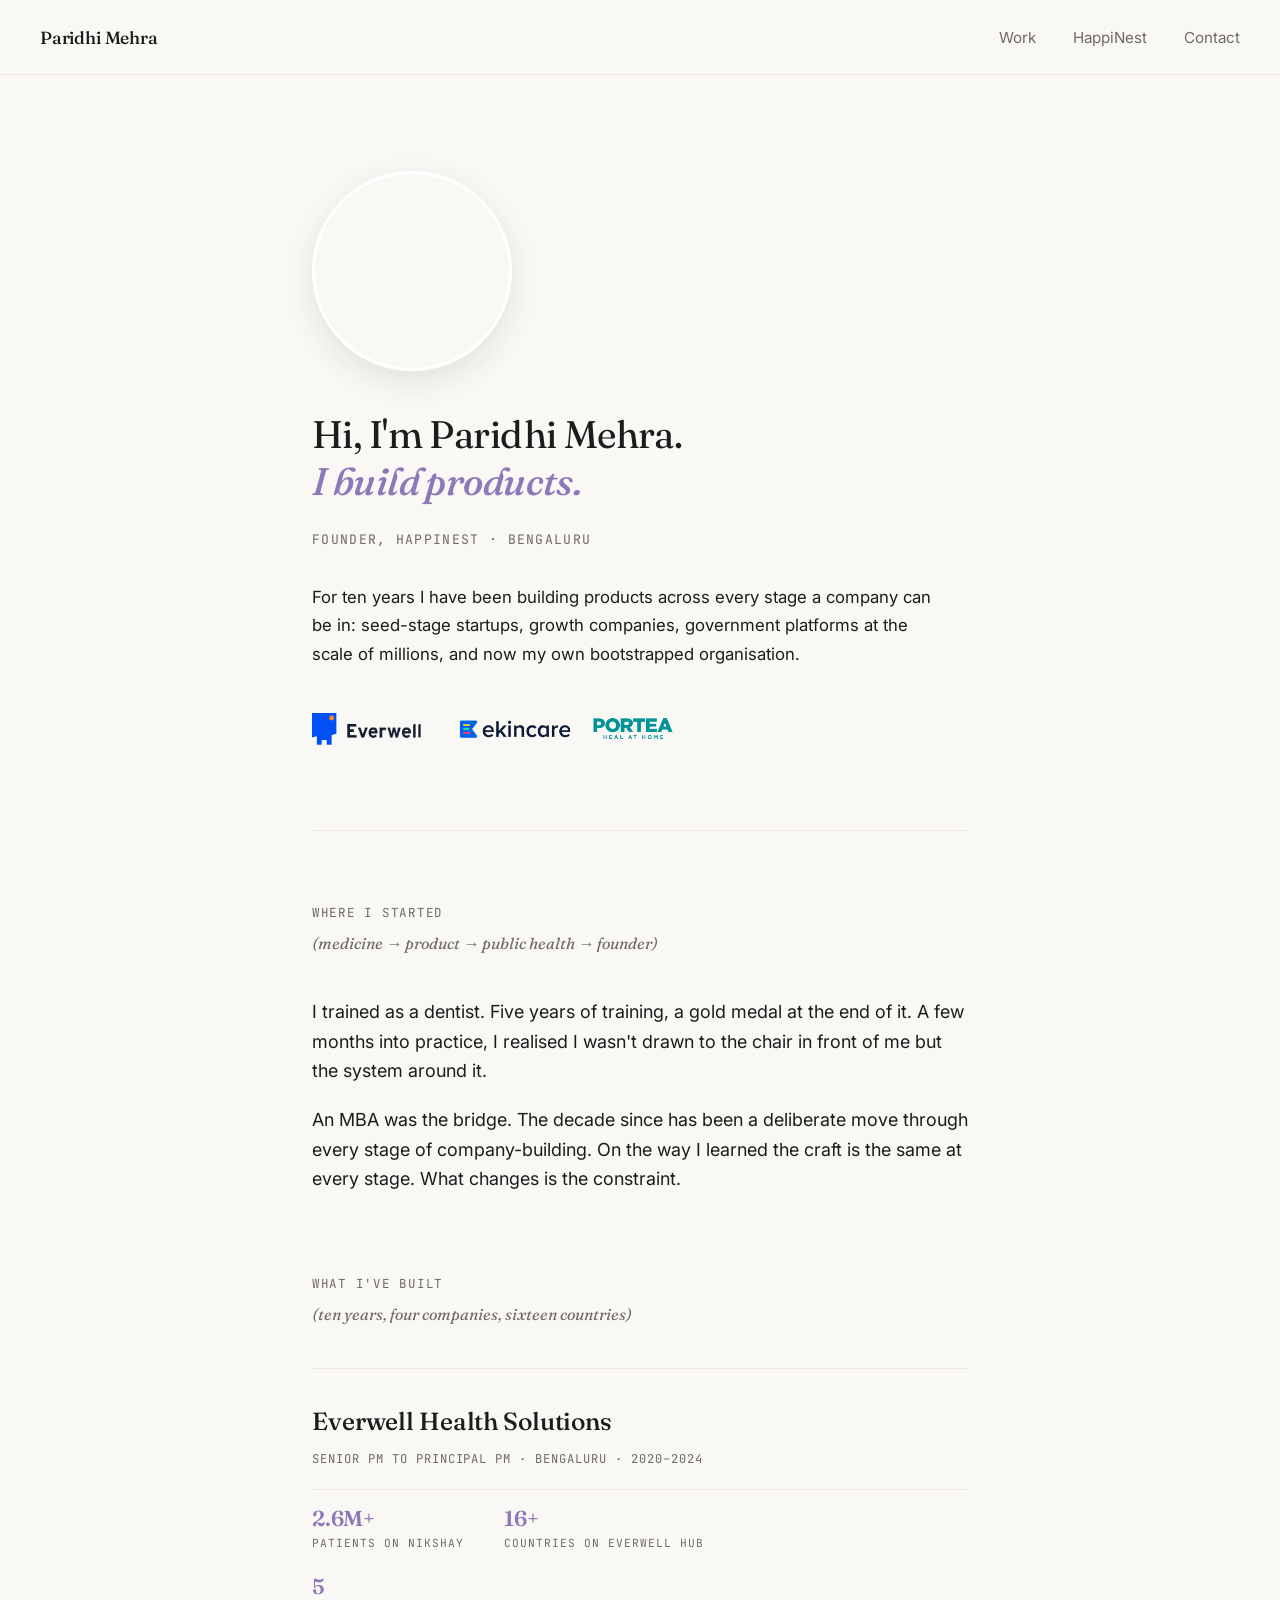
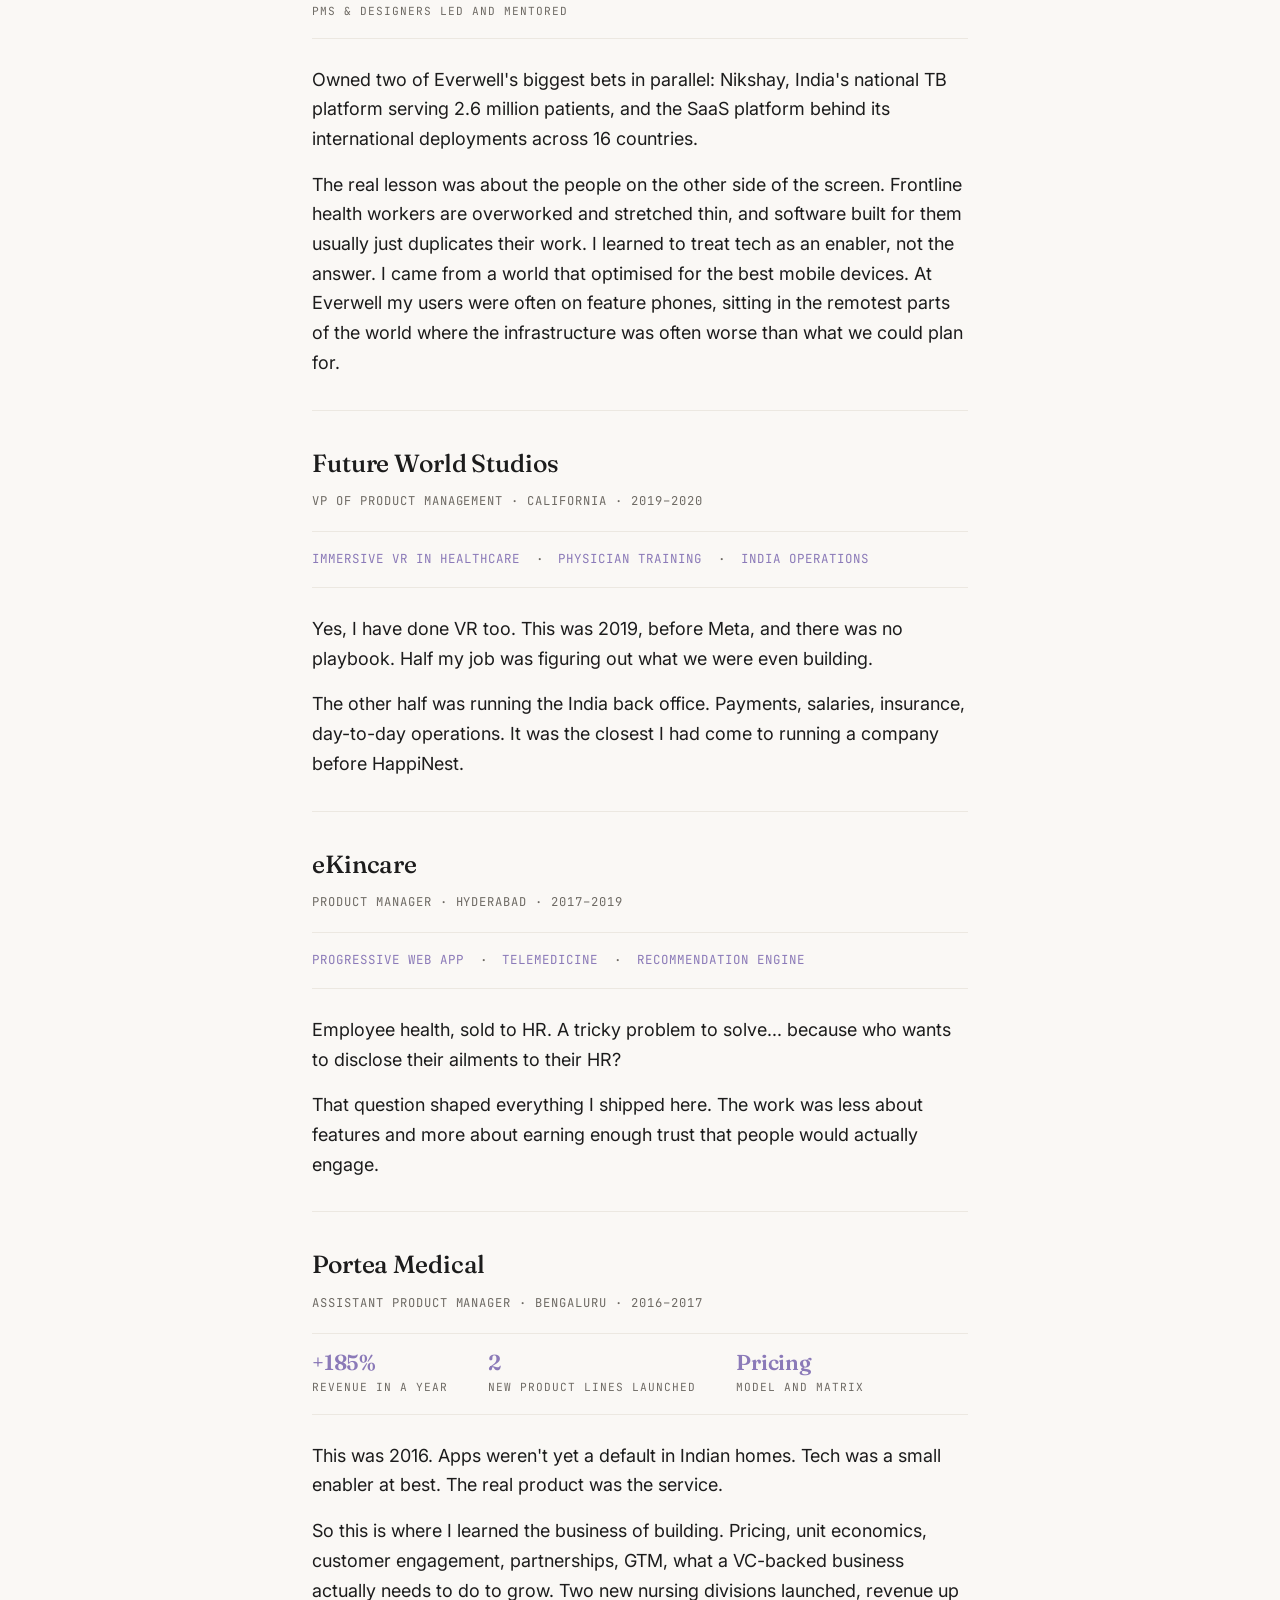
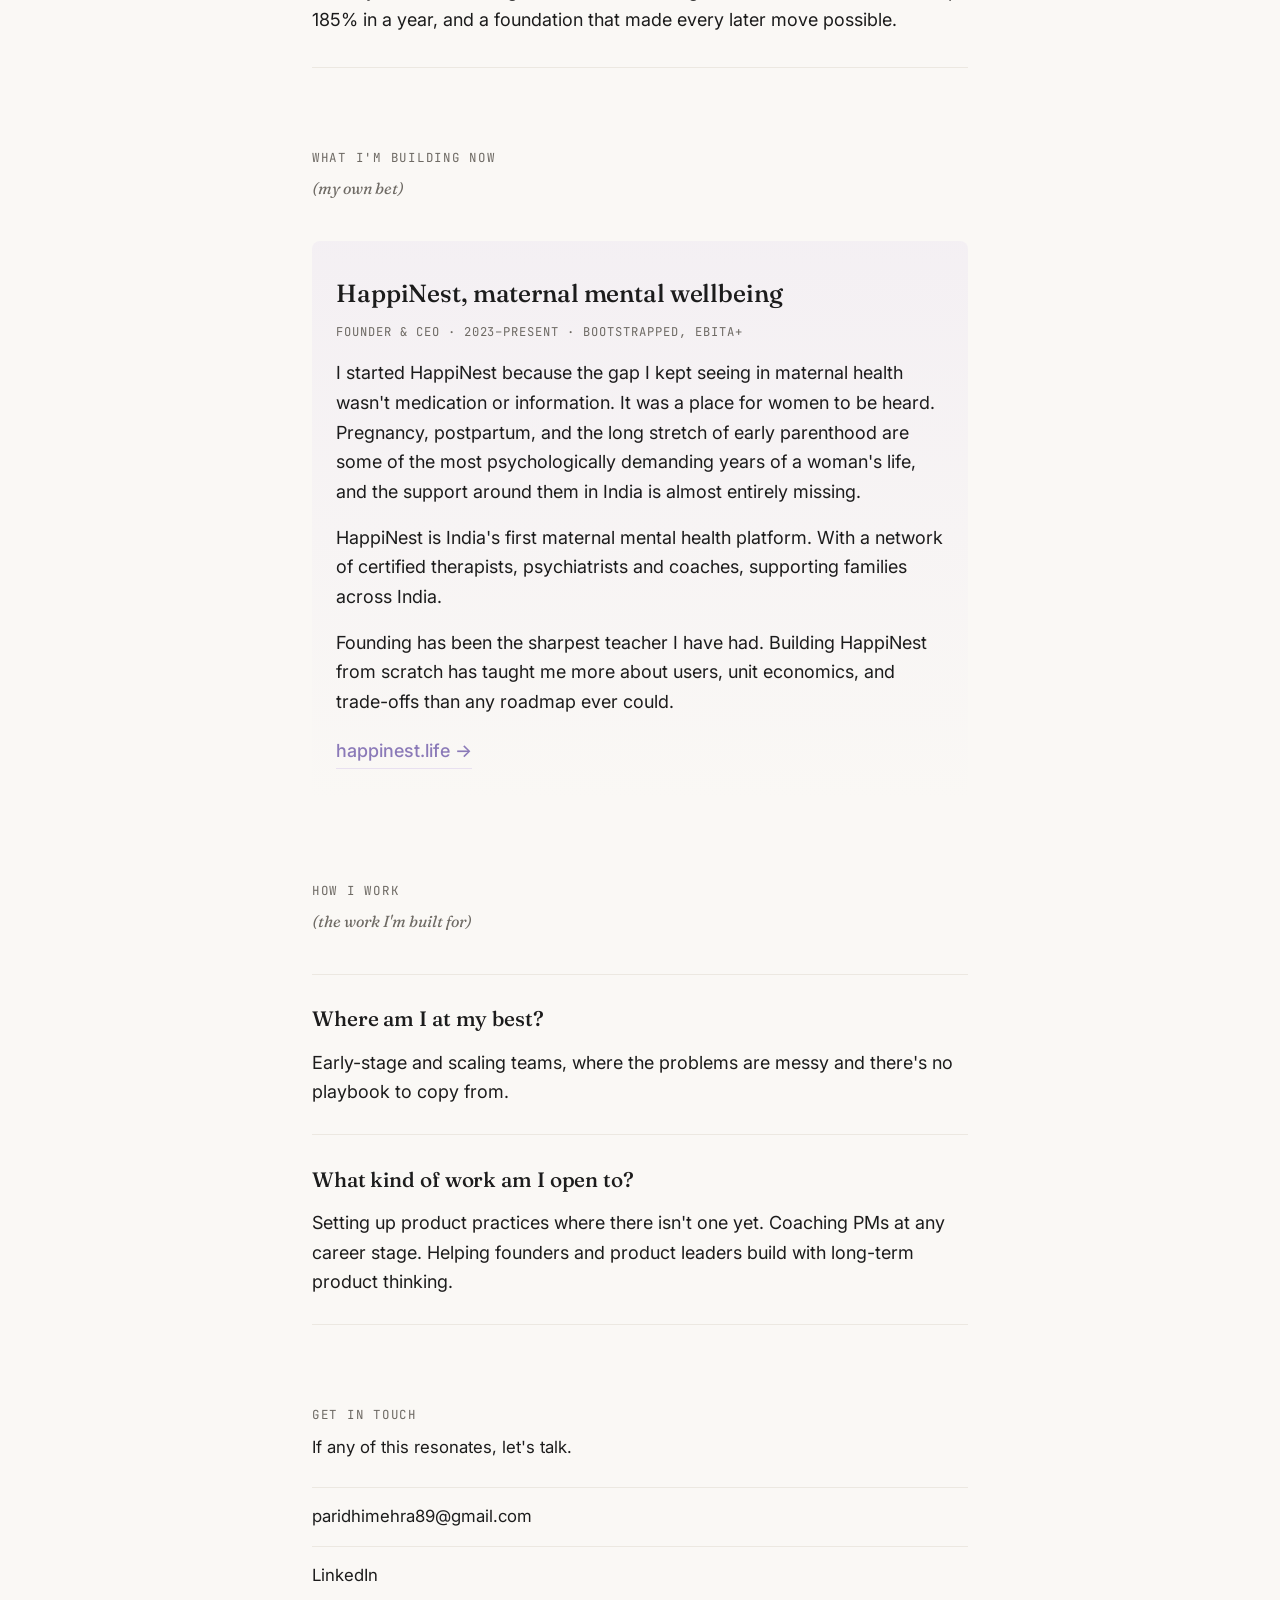
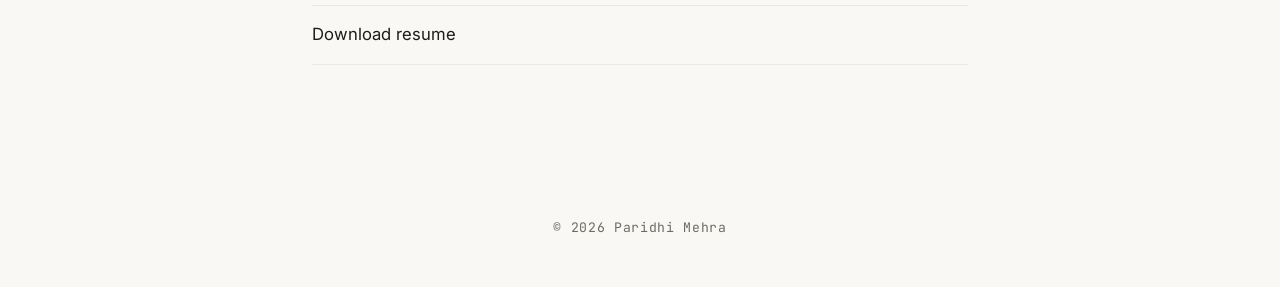
==== index.html @ 69325375 "Add files via upload First Version of Site" ====
<!DOCTYPE html>
<html lang="en">
<head>
  <meta charset="UTF-8" />
  <meta name="viewport" content="width=device-width, initial-scale=1.0" />

  <!-- Primary meta tags -->
  <title>Paridhi Mehra — Product Leader & Founder, HappiNest</title>
  <meta name="description" content="Product leader. Ten years building healthcare products across every stage — from seed-stage startups to government platforms serving millions. Founder of HappiNest, India's first maternal mental health platform." />
  <meta name="author" content="Paridhi Mehra" />

  <!-- Open Graph (LinkedIn / WhatsApp / Facebook preview) -->
  <meta property="og:type" content="profile" />
  <meta property="og:title" content="Paridhi Mehra — Product Leader & Founder, HappiNest" />
  <meta property="og:description" content="Product leader. Ten years building healthcare products across every stage. Founder of HappiNest, India's first maternal mental health platform." />
  <meta property="og:image" content="headshot.jpg" />
  <meta property="og:image:alt" content="Paridhi Mehra" />
  <!-- TODO: replace this with your live URL after deploying (e.g. https://paridhi.life) -->
  <meta property="og:url" content="https://paridhi.life" />

  <!-- Twitter / X -->
  <meta name="twitter:card" content="summary_large_image" />
  <meta name="twitter:title" content="Paridhi Mehra — Product Leader & Founder, HappiNest" />
  <meta name="twitter:description" content="Product leader. Ten years building healthcare products across every stage. Founder of HappiNest, India's first maternal mental health platform." />
  <meta name="twitter:image" content="headshot.jpg" />

  <!-- Favicon (lavender square with serif P) -->
  <link rel="icon" type="image/svg+xml" href="data:image/svg+xml,%3Csvg xmlns='http://www.w3.org/2000/svg' viewBox='0 0 100 100'%3E%3Crect width='100' height='100' rx='18' fill='%238b7ab8'/%3E%3Ctext x='50' y='70' font-family='Georgia, serif' font-size='62' font-weight='600' text-anchor='middle' fill='white'%3EP%3C/text%3E%3C/svg%3E" />

  <!-- Fonts -->
  <link rel="preconnect" href="https://fonts.googleapis.com">
  <link rel="preconnect" href="https://fonts.gstatic.com" crossorigin>
  <link href="https://fonts.googleapis.com/css2?family=Fraunces:ital,wght@0,400;0,500;0,600;1,400&family=Inter:wght@400;500;600&family=JetBrains+Mono:wght@500&display=swap" rel="stylesheet">

  <link rel="stylesheet" href="style.css" />

  <!-- Schema.org structured data — tells Google this is a Person -->
  <script type="application/ld+json">
  {
    "@context": "https://schema.org",
    "@type": "Person",
    "name": "Paridhi Mehra",
    "jobTitle": "Founder & CEO, HappiNest",
    "image": "headshot.jpg",
    "email": "paridhimehra89@gmail.com",
    "address": {
      "@type": "PostalAddress",
      "addressLocality": "Bengaluru",
      "addressCountry": "India"
    },
    "worksFor": {
      "@type": "Organization",
      "name": "HappiNest",
      "url": "https://www.happinest.life/"
    },
    "alumniOf": [
      {
        "@type": "CollegeOrUniversity",
        "name": "IIHMR University, Jaipur"
      },
      {
        "@type": "CollegeOrUniversity",
        "name": "Saraswati Dental College, Lucknow"
      }
    ],
    "sameAs": [
      "https://www.linkedin.com/in/dr-paridhi-mehra-454058ab/",
      "https://www.happinest.life/"
    ]
  }
  </script>
</head>
<body>

  <nav class="topnav">
    <a href="#top" class="brand">Paridhi Mehra</a>
    <div class="navlinks">
      <a href="#built">Work</a>
      <a href="#now">HappiNest</a>
      <a href="#contact">Contact</a>
    </div>
  </nav>

  <main id="top">

    <section class="hero">
      <div class="headshot" role="img" aria-label="Paridhi Mehra"></div>
      <h1 class="hero-headline">
        Hi, I'm Paridhi Mehra.<br>
        <em>I build products.</em>
      </h1>
      <p class="hero-role">Founder, HappiNest · Bengaluru</p>
      <p class="hero-sub">For ten years I have been building products across every stage a company can be in: seed-stage startups, growth companies, government platforms at the scale of millions, and now my own bootstrapped organisation.</p>
      <div class="credentials">
        <img src="everwell.png" alt="Everwell" class="logo-everwell" />
        <img src="ekincare.png" alt="ekincare" class="logo-ekincare" />
        <img src="portea.png" alt="Portea" class="logo-portea" />
      </div>
    </section>

    <section class="block" id="started">
      <p class="section-label">Where I Started</p>
      <p class="section-sublabel"><em>(medicine → product → public health → founder)</em></p>
      <div class="prose">
        <p>I trained as a dentist. Five years of training, a gold medal at the end of it. A few months into practice, I realised I wasn't drawn to the chair in front of me but the system around it.</p>
        <p>An MBA was the bridge. The decade since has been a deliberate move through every stage of company-building. On the way I learned the craft is the same at every stage. What changes is the constraint.</p>
      </div>
    </section>

    <section class="block" id="built">
      <p class="section-label">What I've Built</p>
      <p class="section-sublabel"><em>(ten years, four companies, sixteen countries)</em></p>

      <article class="case">
        <h2>Everwell Health Solutions</h2>
        <p class="case-meta">Senior PM to Principal PM · Bengaluru · 2020–2024</p>
        <div class="case-stats">
          <div class="stat"><span class="stat-num">2.6M+</span><span class="stat-label">Patients on Nikshay</span></div>
          <div class="stat"><span class="stat-num">16+</span><span class="stat-label">Countries on Everwell Hub</span></div>
          <div class="stat"><span class="stat-num">5</span><span class="stat-label">PMs &amp; designers led and mentored</span></div>
        </div>
        <p>Owned two of Everwell's biggest bets in parallel: Nikshay, India's national TB platform serving 2.6 million patients, and the SaaS platform behind its international deployments across 16 countries.</p>
        <p>The real lesson was about the people on the other side of the screen. Frontline health workers are overworked and stretched thin, and software built for them usually just duplicates their work. I learned to treat tech as an enabler, not the answer. I came from a world that optimised for the best mobile devices. At Everwell my users were often on feature phones, sitting in the remotest parts of the world where the infrastructure was often worse than what we could plan for.</p>
      </article>

      <article class="case">
        <h2>Future World Studios</h2>
        <p class="case-meta">VP of Product Management · California · 2019–2020</p>
        <div class="case-tags">
          <span>Immersive VR in healthcare</span>
          <span>Physician training</span>
          <span>India operations</span>
        </div>
        <p>Yes, I have done VR too. This was 2019, before Meta, and there was no playbook. Half my job was figuring out what we were even building.</p>
        <p>The other half was running the India back office. Payments, salaries, insurance, day-to-day operations. It was the closest I had come to running a company before HappiNest.</p>
      </article>

      <article class="case">
        <h2>eKincare</h2>
        <p class="case-meta">Product Manager · Hyderabad · 2017–2019</p>
        <div class="case-tags">
          <span>Progressive web app</span>
          <span>Telemedicine</span>
          <span>Recommendation engine</span>
        </div>
        <p>Employee health, sold to HR. A tricky problem to solve... because who wants to disclose their ailments to their HR?</p>
        <p>That question shaped everything I shipped here. The work was less about features and more about earning enough trust that people would actually engage.</p>
      </article>

      <article class="case">
        <h2>Portea Medical</h2>
        <p class="case-meta">Assistant Product Manager · Bengaluru · 2016–2017</p>
        <div class="case-stats">
          <div class="stat"><span class="stat-num">+185%</span><span class="stat-label">Revenue in a year</span></div>
          <div class="stat"><span class="stat-num">2</span><span class="stat-label">New product lines launched</span></div>
          <div class="stat"><span class="stat-num">Pricing</span><span class="stat-label">Model and matrix</span></div>
        </div>
        <p>This was 2016. Apps weren't yet a default in Indian homes. Tech was a small enabler at best. The real product was the service.</p>
        <p>So this is where I learned the business of building. Pricing, unit economics, customer engagement, partnerships, GTM, what a VC-backed business actually needs to do to grow. Two new nursing divisions launched, revenue up 185% in a year, and a foundation that made every later move possible.</p>
      </article>
    </section>

    <section class="block" id="now">
      <p class="section-label">What I'm Building Now</p>
      <p class="section-sublabel"><em>(my own bet)</em></p>

      <article class="case case-now">
        <h2>HappiNest, maternal mental wellbeing</h2>
        <p class="case-meta">Founder &amp; CEO · 2023–present · Bootstrapped, EBITA+</p>
        <p>I started HappiNest because the gap I kept seeing in maternal health wasn't medication or information. It was a place for women to be heard. Pregnancy, postpartum, and the long stretch of early parenthood are some of the most psychologically demanding years of a woman's life, and the support around them in India is almost entirely missing.</p>
        <p>HappiNest is India's first maternal mental health platform. With a network of certified therapists, psychiatrists and coaches, supporting families across India.</p>
        <p>Founding has been the sharpest teacher I have had. Building HappiNest from scratch has taught me more about users, unit economics, and trade-offs than any roadmap ever could.</p>
        <a href="https://www.happinest.life/" class="link-out" target="_blank" rel="noopener">happinest.life →</a>
      </article>
    </section>

    <section class="block" id="how">
      <p class="section-label">How I Work</p>
      <p class="section-sublabel"><em>(the work I'm built for)</em></p>

      <div class="qa">
        <h3>Where am I at my best?</h3>
        <p>Early-stage and scaling teams, where the problems are messy and there's no playbook to copy from.</p>
      </div>

      <div class="qa">
        <h3>What kind of work am I open to?</h3>
        <p>Setting up product practices where there isn't one yet. Coaching PMs at any career stage. Helping founders and product leaders build with long-term product thinking.</p>
      </div>
    </section>

    <section class="block" id="contact">
      <p class="section-label">Get in Touch</p>
      <p class="contact-intro">If any of this resonates, let's talk.</p>
      <div class="contact-links">
        <a href="mailto:paridhimehra89@gmail.com">paridhimehra89@gmail.com</a>
        <a href="https://www.linkedin.com/in/dr-paridhi-mehra-454058ab/" target="_blank" rel="noopener">LinkedIn</a>
        <a href="resume.pdf" download>Download resume</a>
      </div>
    </section>

  </main>

  <footer>
    <p>© 2026 Paridhi Mehra</p>
  </footer>

</body>
</html>
---- style.css ----
:root {
  --bg: #faf8f5;
  --text: #1c1c1c;
  --muted: #6e6a64;
  --accent: #8b7ab8;
  --accent-soft: #e8e0f0;
  --border: #ece8e1;
}

* { box-sizing: border-box; margin: 0; padding: 0; }

html { scroll-behavior: smooth; }

body {
  font-family: 'Inter', -apple-system, BlinkMacSystemFont, sans-serif;
  background: var(--bg);
  color: var(--text);
  line-height: 1.65;
  font-size: 18px;
  -webkit-font-smoothing: antialiased;
}

.topnav {
  display: flex;
  justify-content: space-between;
  align-items: center;
  padding: 1.4rem 2.5rem;
  position: sticky;
  top: 0;
  background: rgba(250, 248, 245, 0.92);
  backdrop-filter: blur(10px);
  -webkit-backdrop-filter: blur(10px);
  z-index: 10;
  border-bottom: 1px solid var(--border);
}

.brand {
  font-family: 'Fraunces', serif;
  font-size: 1.1rem;
  font-weight: 500;
  text-decoration: none;
  color: var(--text);
  letter-spacing: -0.01em;
}

.navlinks a {
  color: var(--muted);
  text-decoration: none;
  margin-left: 2rem;
  font-size: 0.95rem;
  transition: color 0.2s;
}
.navlinks a:hover { color: var(--accent); }

main {
  max-width: 720px;
  margin: 0 auto;
  padding: 3rem 2rem 2rem;
}

.hero {
  padding: 3rem 0 5rem;
  border-bottom: 1px solid var(--border);
  margin-bottom: 4.5rem;
}

.headshot {
  width: 200px;
  height: 200px;
  border-radius: 50%;
  background-image: url('headshot.jpg');
  background-size: 108%;
  background-position: 50% 28%;
  background-repeat: no-repeat;
  margin-bottom: 2.5rem;
  box-shadow: 0 10px 30px rgba(28, 28, 28, 0.1);
  border: 3px solid #fff;
}

.hero-headline {
  font-family: 'Fraunces', serif;
  font-size: 2.4rem;
  line-height: 1.22;
  font-weight: 400;
  letter-spacing: -0.015em;
  margin-bottom: 2.5rem;
}

.hero-headline em {
  color: var(--accent);
  font-style: italic;
  font-weight: 500;
}

.hero-role {
  font-family: 'JetBrains Mono', monospace;
  font-size: 0.82rem;
  color: var(--muted);
  text-transform: uppercase;
  letter-spacing: 0.1em;
  margin: -1rem 0 2rem;
}

.hero-sub {
  font-size: 1.05rem;
  color: var(--text);
  line-height: 1.7;
  max-width: 620px;
  margin: 0 0 2.5rem;
}

.credentials {
  display: flex;
  flex-wrap: wrap;
  align-items: center;
  gap: 0.8rem 2rem;
}

.credentials img {
  width: auto;
  mix-blend-mode: multiply;
}

.logo-everwell { height: 32px; }

.logo-ekincare {
  height: 26px;
  clip-path: inset(0 10% 0 0);
  margin-right: -1.4rem;
}

.logo-portea { height: 42px; }

.block {
  margin-bottom: 5rem;
}

.section-label {
  font-family: 'JetBrains Mono', monospace;
  font-size: 0.78rem;
  color: var(--muted);
  text-transform: uppercase;
  letter-spacing: 0.14em;
  margin-bottom: 0.4rem;
}

#contact .section-label { margin-bottom: 0.5rem; }

.contact-intro {
  font-size: 1.05rem;
  color: var(--text);
  margin: 0 0 1.6rem;
}

.section-sublabel {
  font-family: 'Fraunces', serif;
  font-style: italic;
  color: var(--muted);
  font-size: 1rem;
  margin-bottom: 2.5rem;
}

.prose p {
  margin-bottom: 1.2rem;
}

.case {
  padding: 2rem 0;
  border-top: 1px solid var(--border);
}
.case:last-child { border-bottom: 1px solid var(--border); }

.case h2 {
  font-family: 'Fraunces', serif;
  font-size: 1.55rem;
  font-weight: 500;
  margin-bottom: 0.5rem;
  letter-spacing: -0.005em;
}

.case-meta {
  font-family: 'JetBrains Mono', monospace;
  font-size: 0.76rem;
  color: var(--muted);
  text-transform: uppercase;
  letter-spacing: 0.08em;
  margin-bottom: 1rem;
}

.case-stats {
  display: flex;
  flex-wrap: wrap;
  gap: 1.4rem 2.5rem;
  margin: 1.2rem 0 1.6rem;
  padding: 1.1rem 0;
  border-top: 1px solid var(--border);
  border-bottom: 1px solid var(--border);
}

.stat {
  display: flex;
  flex-direction: column;
  gap: 0.2rem;
}

.stat-num {
  font-family: 'Fraunces', serif;
  font-weight: 600;
  color: var(--accent);
  font-size: 1.35rem;
  line-height: 1.1;
  letter-spacing: -0.01em;
}

.stat-label {
  font-family: 'JetBrains Mono', monospace;
  font-size: 0.7rem;
  color: var(--muted);
  text-transform: uppercase;
  letter-spacing: 0.09em;
}

.case strong {
  color: var(--text);
  font-weight: 600;
}

.case p + p {
  margin-top: 1rem;
}

.case-tags {
  display: flex;
  flex-wrap: wrap;
  align-items: baseline;
  gap: 0.4rem 0.9rem;
  padding: 1.1rem 0;
  margin: 1.2rem 0 1.6rem;
  border-top: 1px solid var(--border);
  border-bottom: 1px solid var(--border);
}

.case-tags span {
  font-family: 'JetBrains Mono', monospace;
  font-size: 0.78rem;
  color: var(--accent);
  text-transform: uppercase;
  letter-spacing: 0.08em;
}

.case-tags span:not(:last-child)::after {
  content: " ·";
  color: var(--muted);
  margin-left: 0.5rem;
}

.qa {
  padding: 1.7rem 0;
  border-top: 1px solid var(--border);
}
.qa:last-child { border-bottom: 1px solid var(--border); }

.qa h3 {
  font-family: 'Fraunces', serif;
  font-size: 1.3rem;
  font-weight: 500;
  margin-bottom: 0.7rem;
  letter-spacing: -0.005em;
}

.qa p em {
  color: var(--accent);
  font-style: italic;
  font-weight: 500;
}

.case-now {
  background: linear-gradient(180deg, rgba(232, 224, 240, 0.35), transparent);
  padding: 2rem 1.5rem;
  border-radius: 8px;
  border-top: none;
}
.case-now:last-child { border-bottom: none; }

.link-out {
  display: inline-block;
  margin-top: 1.2rem;
  color: var(--accent);
  text-decoration: none;
  font-weight: 500;
  border-bottom: 1px solid var(--accent-soft);
  padding-bottom: 2px;
  transition: border-color 0.2s;
}
.link-out:hover { border-bottom-color: var(--accent); }

.edu-list { list-style: none; }
.edu-list li {
  padding: 0.85rem 0;
  border-top: 1px solid var(--border);
  font-size: 0.97rem;
}
.edu-list li:last-child { border-bottom: 1px solid var(--border); }

.contact-links {
  display: flex;
  flex-direction: column;
}
.contact-links a {
  color: var(--text);
  text-decoration: none;
  border-top: 1px solid var(--border);
  padding: 0.95rem 0;
  font-size: 1.05rem;
  transition: color 0.2s, padding-left 0.2s;
}
.contact-links a:last-child { border-bottom: 1px solid var(--border); }
.contact-links a:hover {
  color: var(--accent);
  padding-left: 0.5rem;
}

footer {
  padding: 2.5rem 2rem 3rem;
  text-align: center;
  color: var(--muted);
  font-size: 0.82rem;
  font-family: 'JetBrains Mono', monospace;
  letter-spacing: 0.05em;
}

@media (max-width: 640px) {
  .topnav { padding: 1rem 1.25rem; }
  .navlinks a { margin-left: 1.2rem; font-size: 0.85rem; }
  main { padding: 2rem 1.25rem; }
  .hero-headline { font-size: 1.65rem; }
  .hero { padding: 1.5rem 0 3rem; margin-bottom: 3rem; }
  .block { margin-bottom: 3.5rem; }
  .case-now { padding: 1.5rem 1rem; }
}
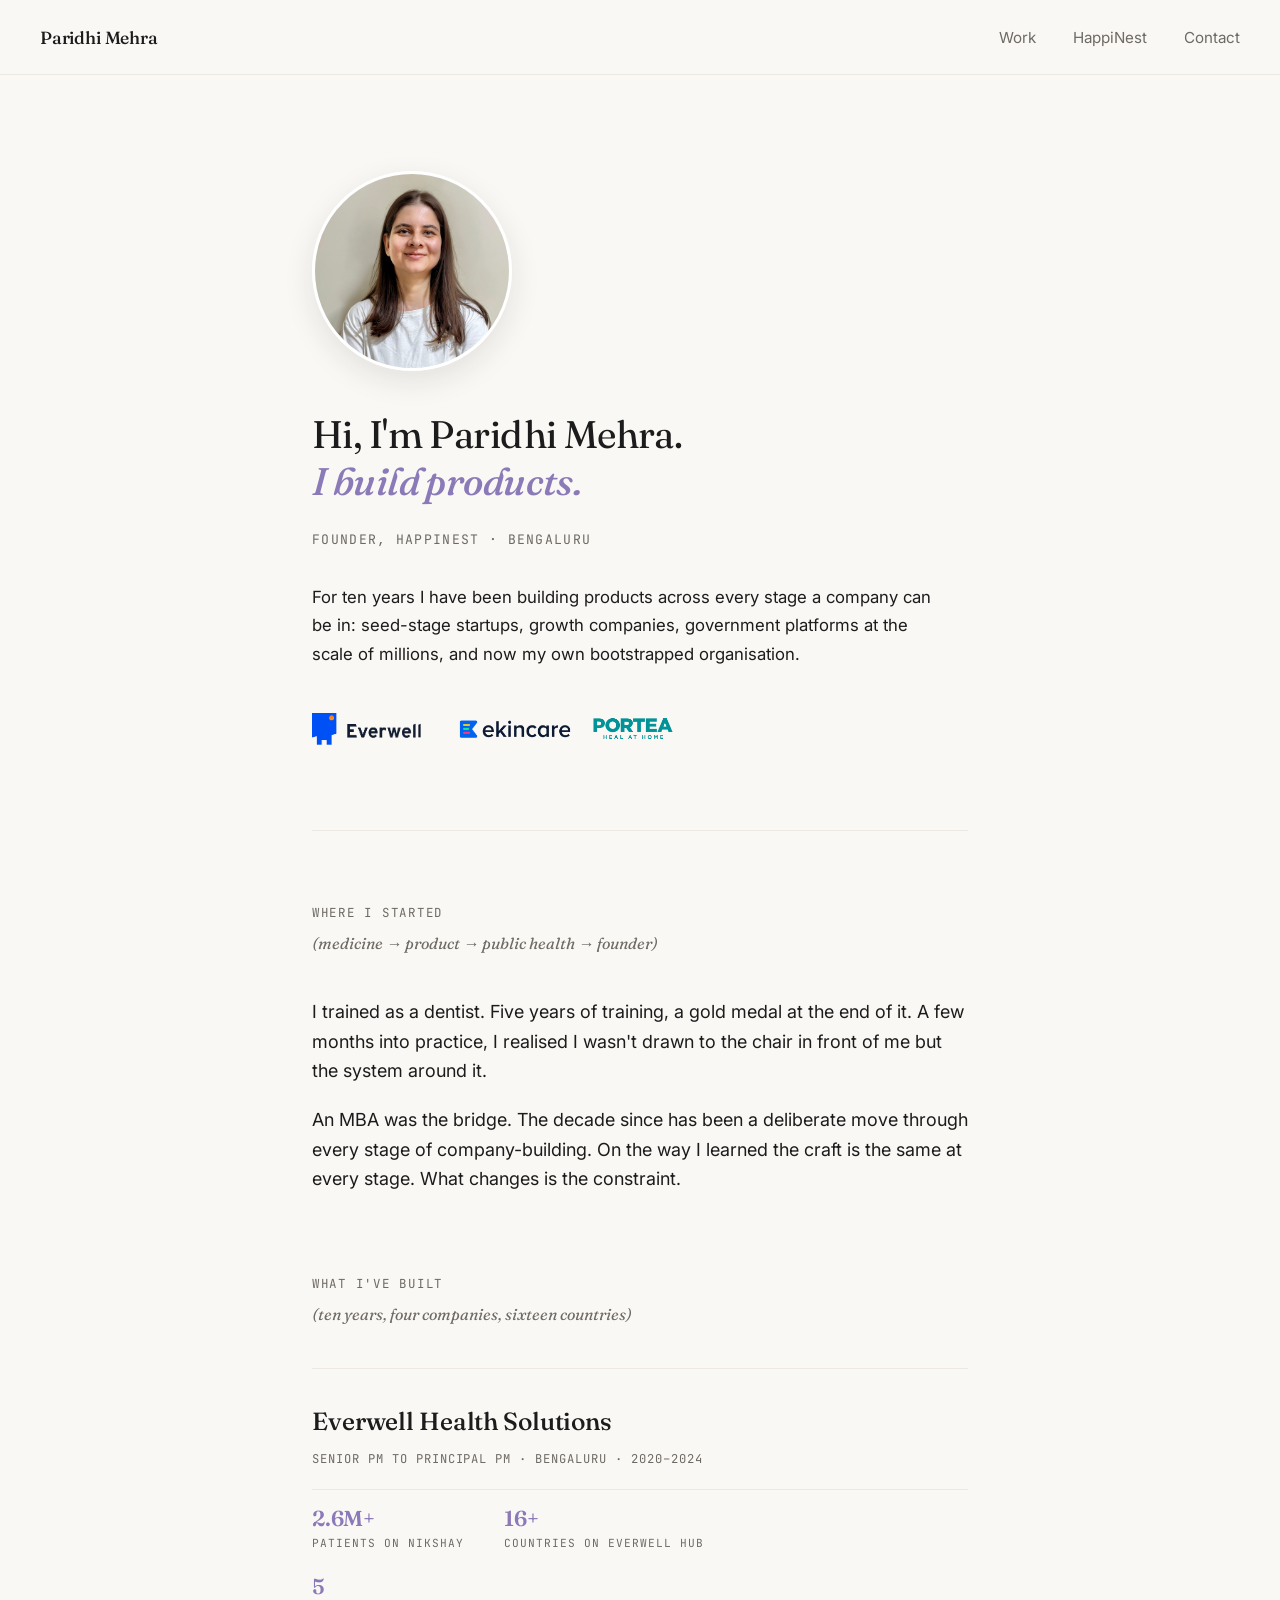
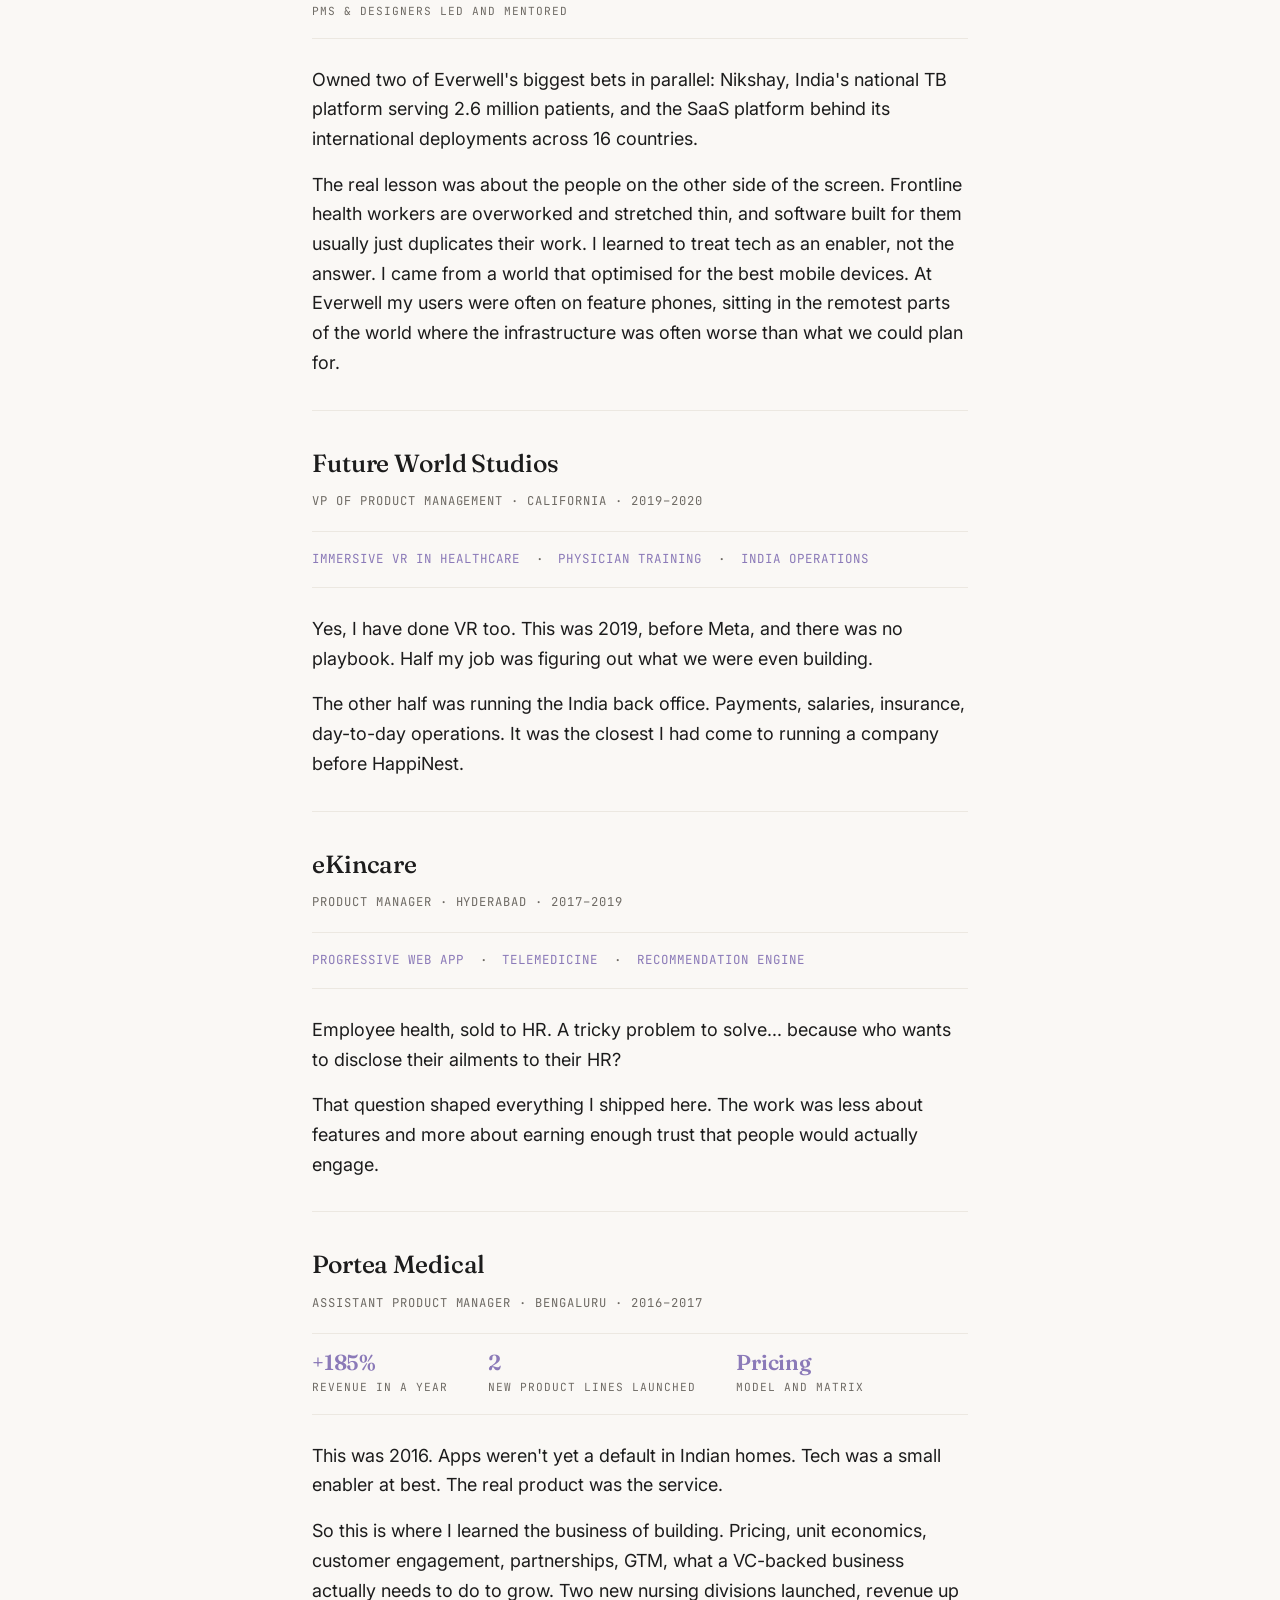
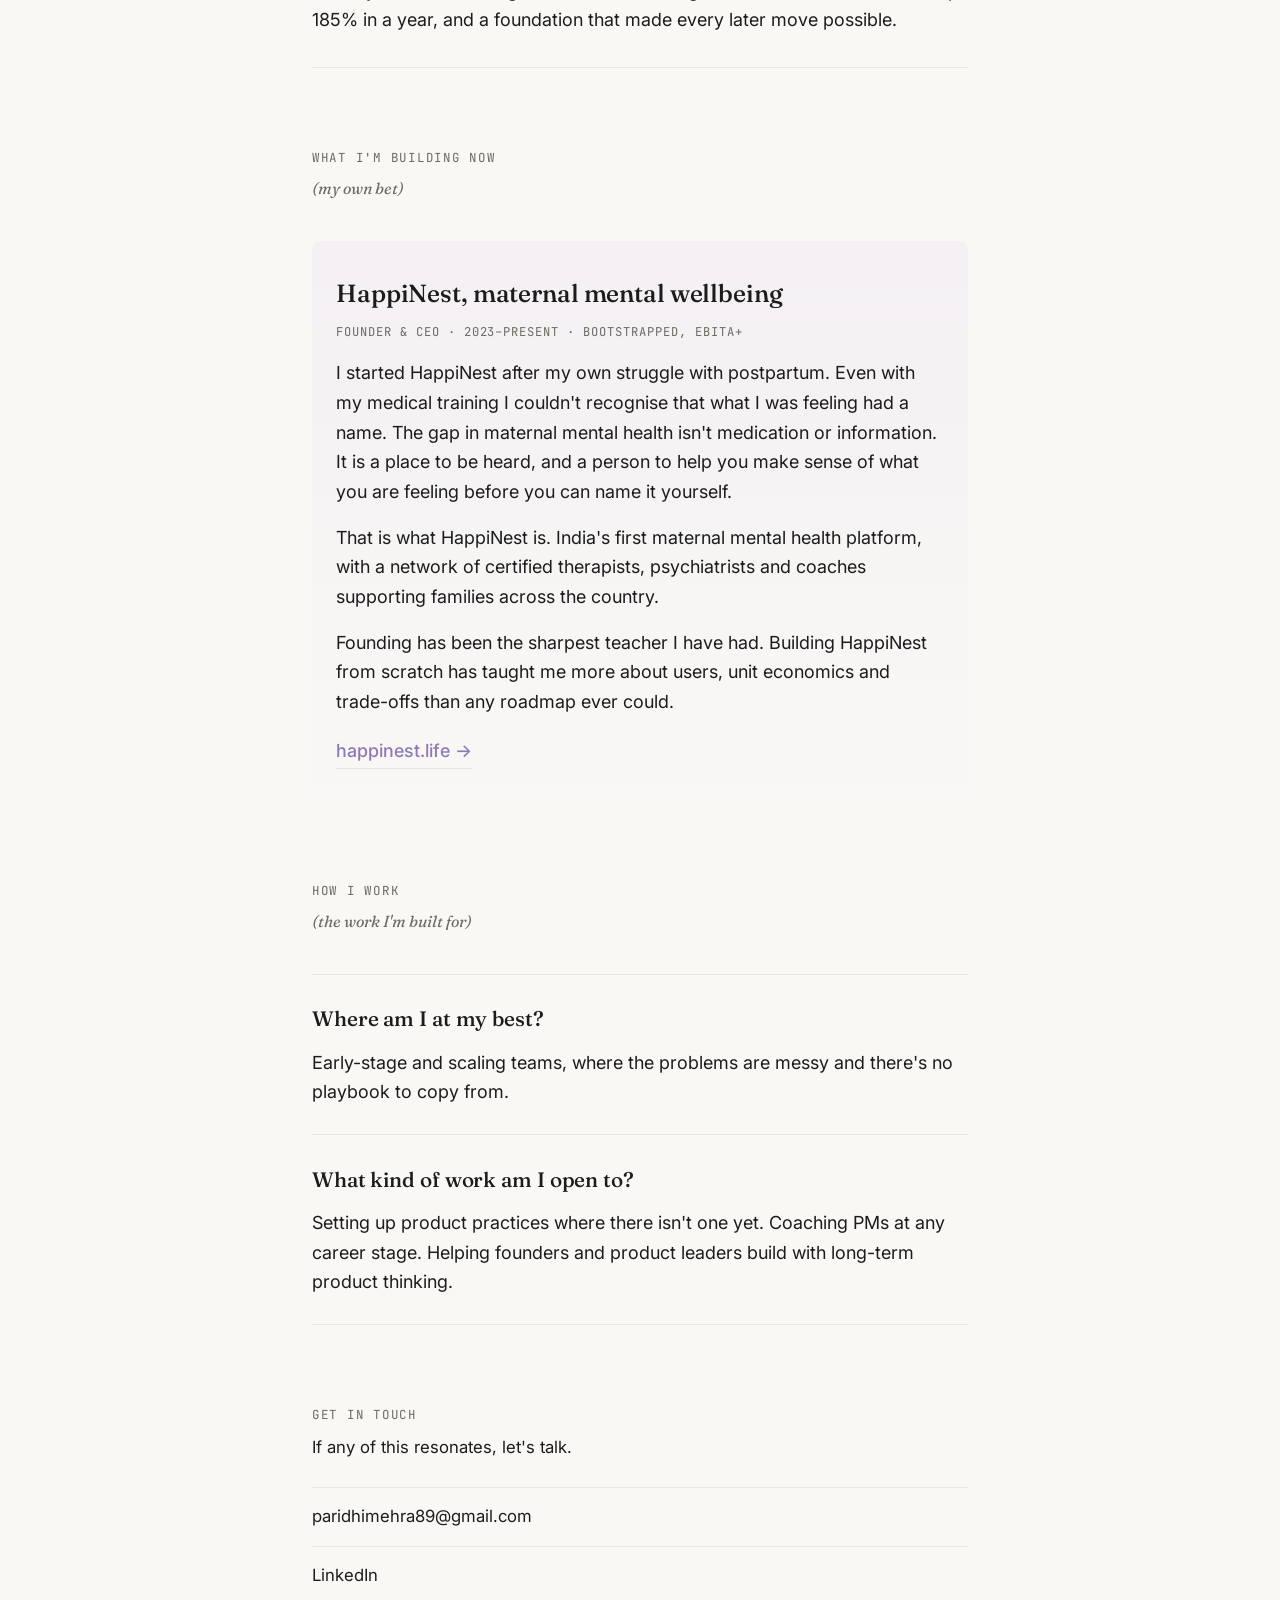
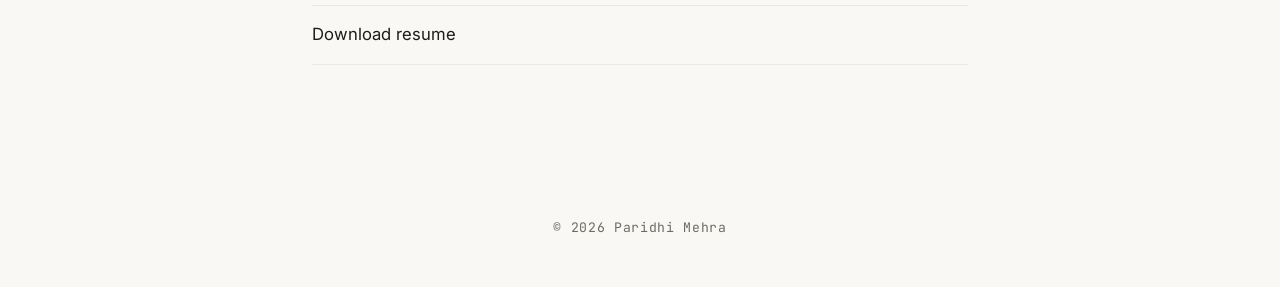
==== commit 3bf40259: "Add files via upload Changes to Happinest section" ====
--- a/index.html
+++ b/index.html
@@ -167,9 +167,9 @@
       <article class="case case-now">
         <h2>HappiNest, maternal mental wellbeing</h2>
         <p class="case-meta">Founder &amp; CEO · 2023–present · Bootstrapped, EBITA+</p>
-        <p>I started HappiNest because the gap I kept seeing in maternal health wasn't medication or information. It was a place for women to be heard. Pregnancy, postpartum, and the long stretch of early parenthood are some of the most psychologically demanding years of a woman's life, and the support around them in India is almost entirely missing.</p>
-        <p>HappiNest is India's first maternal mental health platform. With a network of certified therapists, psychiatrists and coaches, supporting families across India.</p>
-        <p>Founding has been the sharpest teacher I have had. Building HappiNest from scratch has taught me more about users, unit economics, and trade-offs than any roadmap ever could.</p>
+        <p>I started HappiNest after my own struggle with postpartum. Even with my medical training I couldn't recognise that what I was feeling had a name. The gap in maternal mental health isn't medication or information. It is a place to be heard, and a person to help you make sense of what you are feeling before you can name it yourself.</p>
+        <p>That is what HappiNest is. India's first maternal mental health platform, with a network of certified therapists, psychiatrists and coaches supporting families across the country.</p>
+        <p>Founding has been the sharpest teacher I have had. Building HappiNest from scratch has taught me more about users, unit economics and trade-offs than any roadmap ever could.</p>
         <a href="https://www.happinest.life/" class="link-out" target="_blank" rel="noopener">happinest.life →</a>
       </article>
     </section>
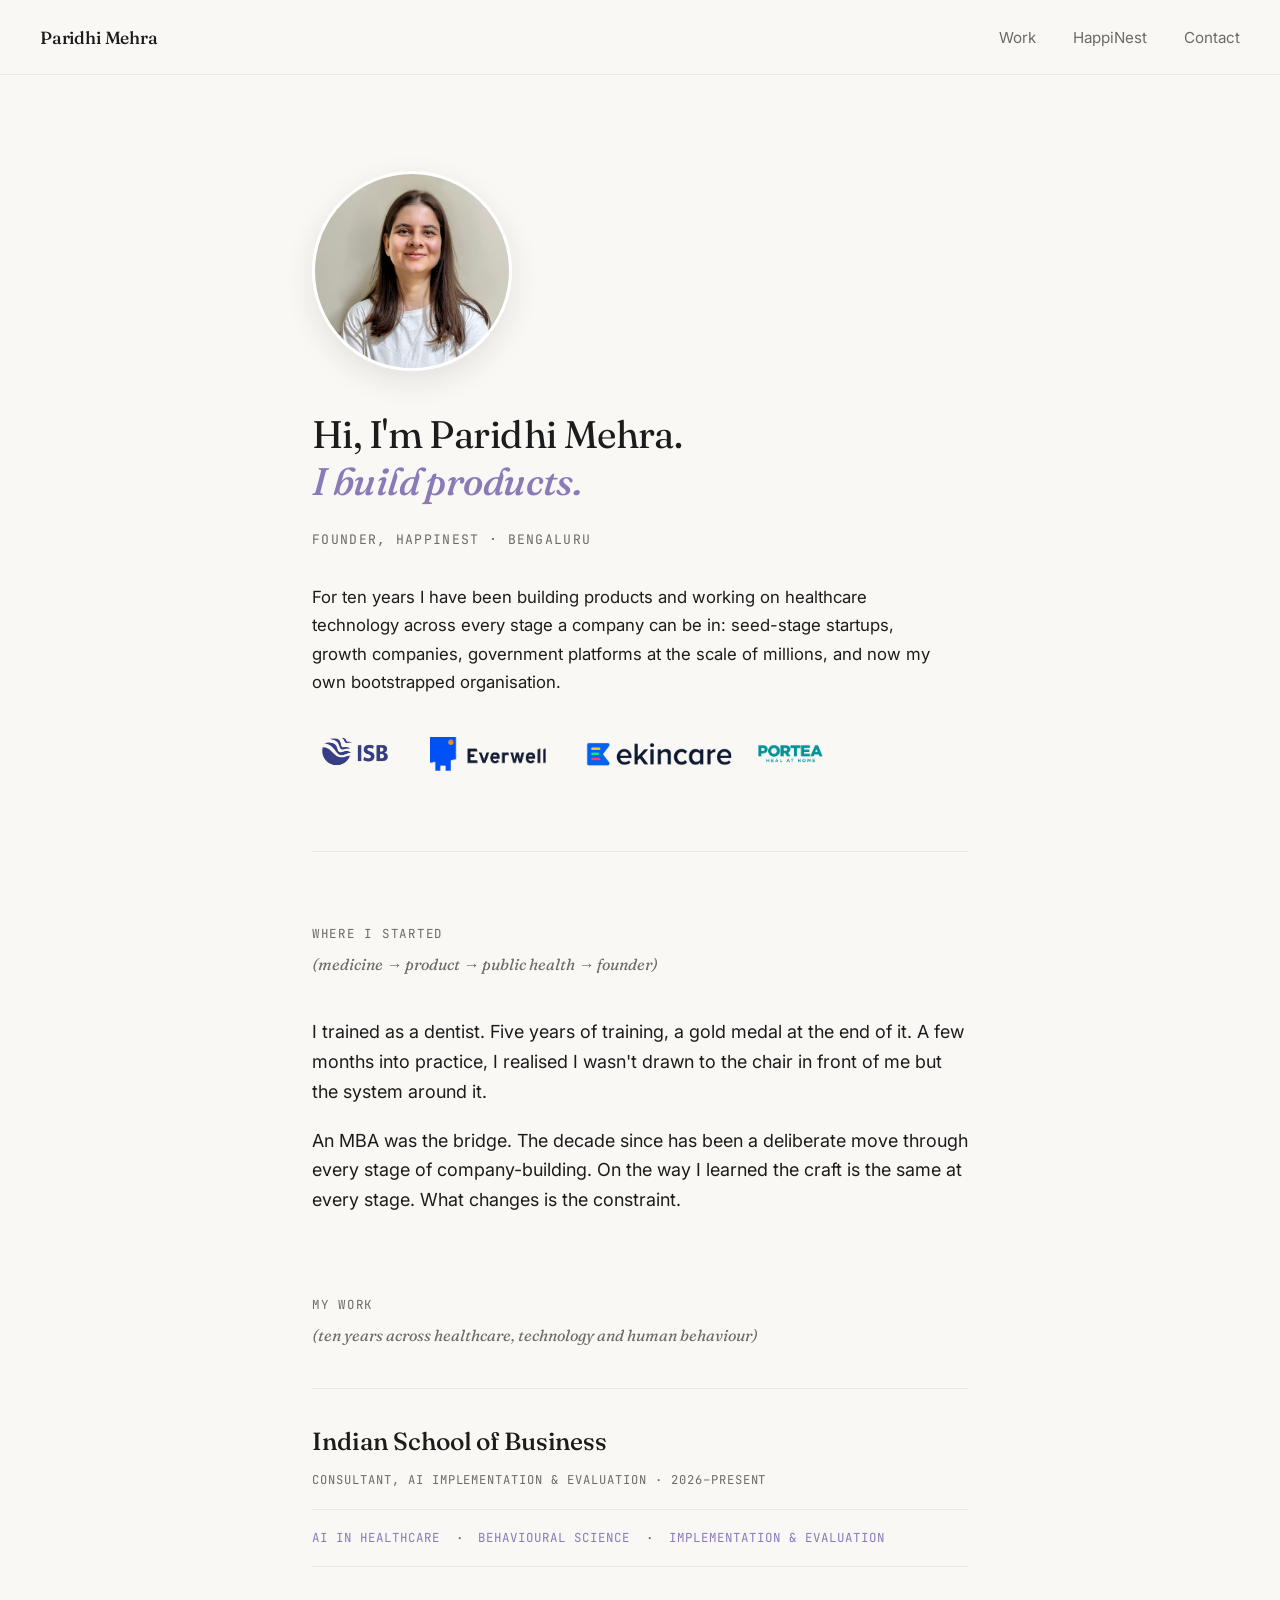
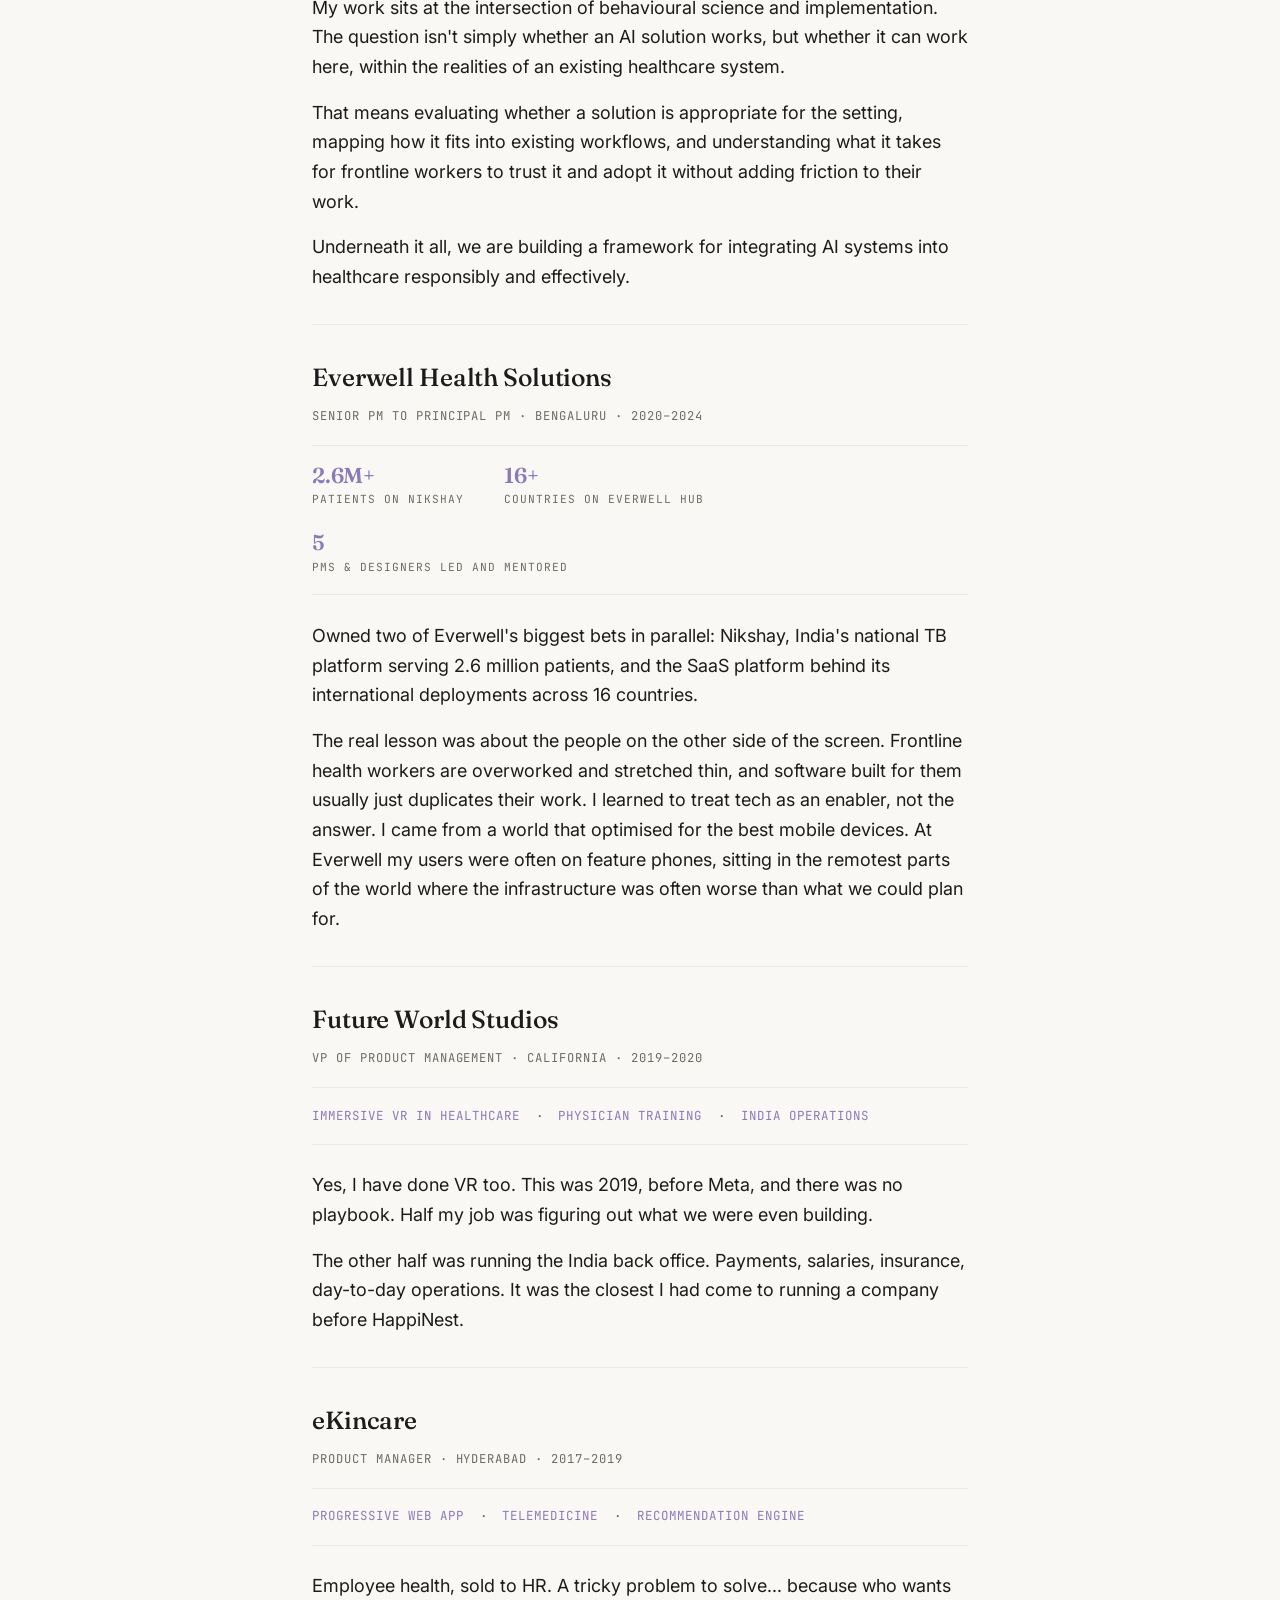
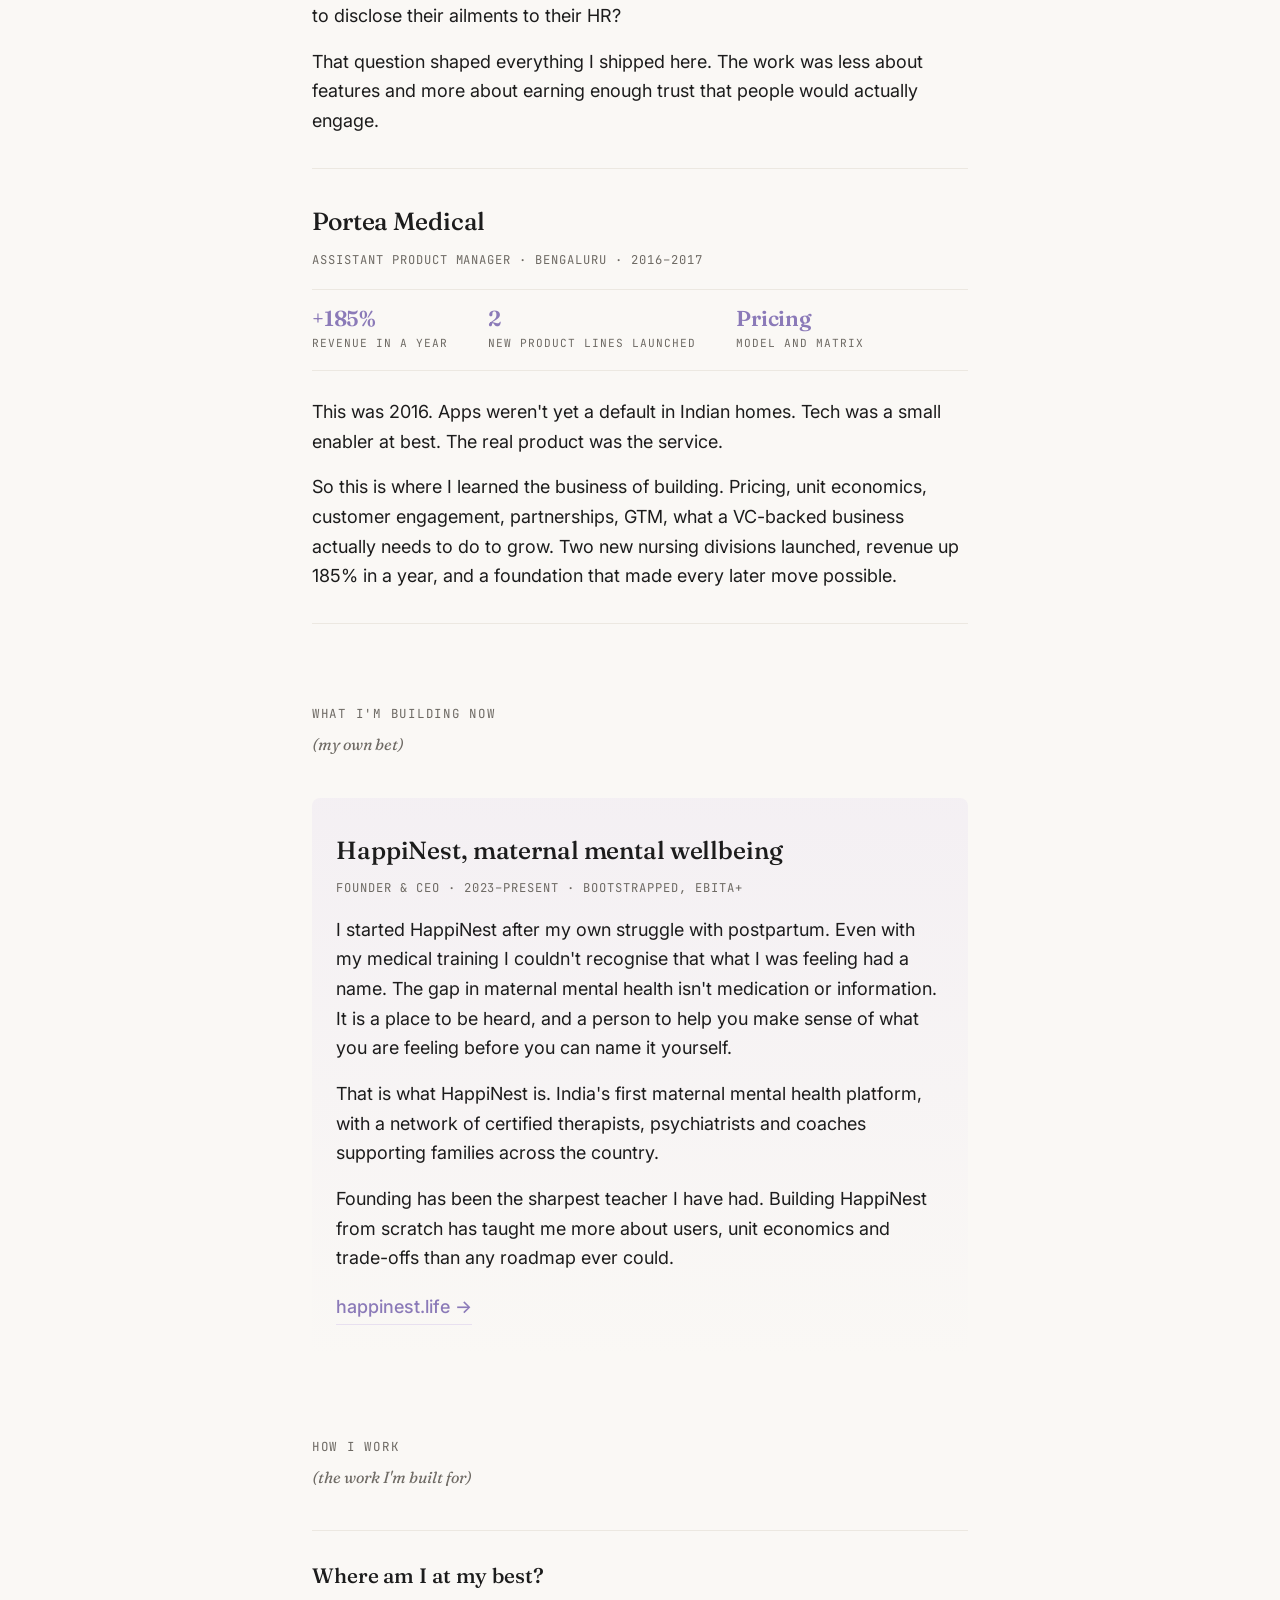
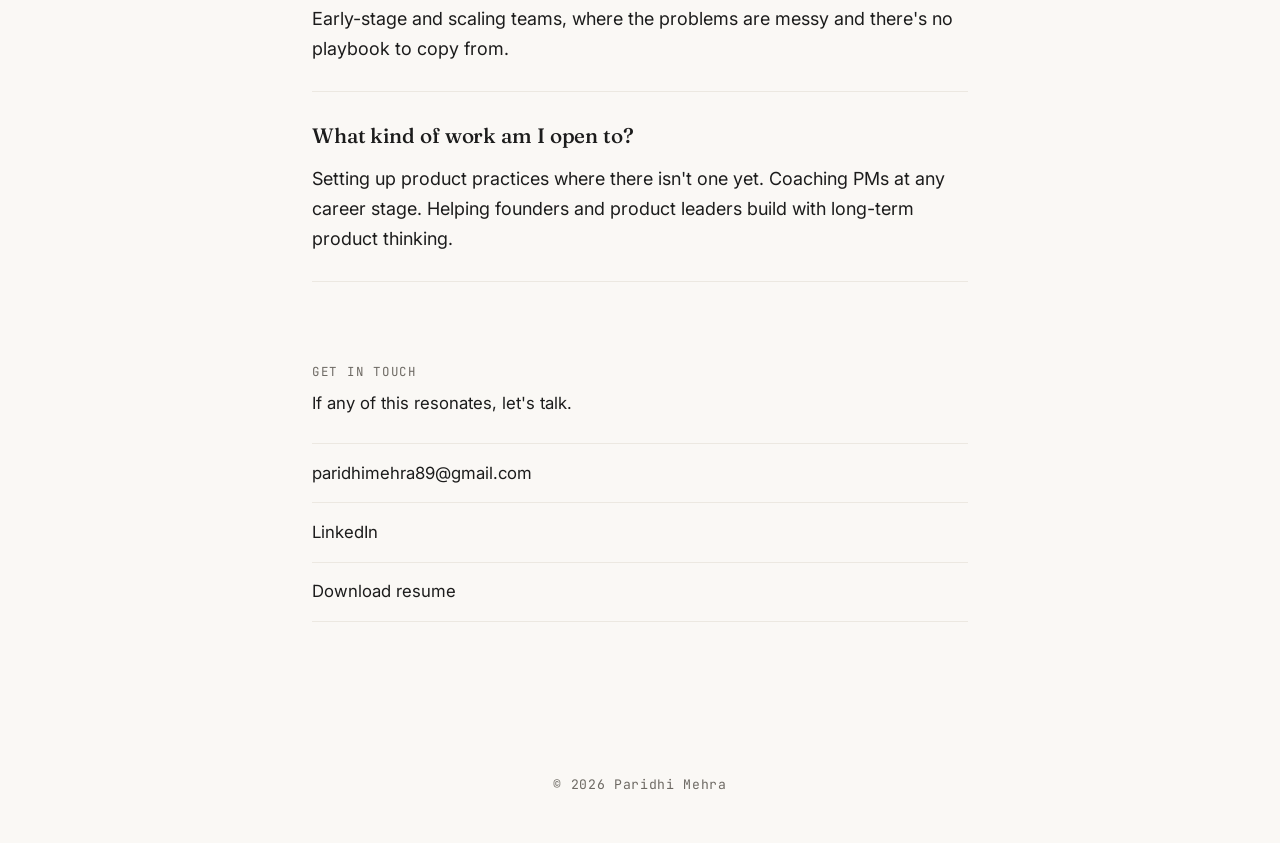
==== commit dc65ed68: "Experience updated" ====
--- a/index.html
+++ b/index.html
@@ -5,13 +5,13 @@
   <meta name="viewport" content="width=device-width, initial-scale=1.0" />
 
   <!-- Primary meta tags -->
-  <title>Paridhi Mehra — Product Leader & Founder, HappiNest</title>
-  <meta name="description" content="Product leader. Ten years building healthcare products across every stage — from seed-stage startups to government platforms serving millions. Founder of HappiNest, India's first maternal mental health platform." />
+  <title>Paridhi Mehra. Product leader and founder of HappiNest.</title>
+  <meta name="description" content="Product leader. Ten years building healthcare products across every stage, from seed-stage startups to government platforms serving millions. Founder of HappiNest, India's first maternal mental health platform." />
   <meta name="author" content="Paridhi Mehra" />
 
   <!-- Open Graph (LinkedIn / WhatsApp / Facebook preview) -->
   <meta property="og:type" content="profile" />
-  <meta property="og:title" content="Paridhi Mehra — Product Leader & Founder, HappiNest" />
+  <meta property="og:title" content="Paridhi Mehra. Product leader and founder of HappiNest." />
   <meta property="og:description" content="Product leader. Ten years building healthcare products across every stage. Founder of HappiNest, India's first maternal mental health platform." />
   <meta property="og:image" content="headshot.jpg" />
   <meta property="og:image:alt" content="Paridhi Mehra" />
@@ -20,7 +20,7 @@
 
   <!-- Twitter / X -->
   <meta name="twitter:card" content="summary_large_image" />
-  <meta name="twitter:title" content="Paridhi Mehra — Product Leader & Founder, HappiNest" />
+  <meta name="twitter:title" content="Paridhi Mehra. Product leader and founder of HappiNest." />
   <meta name="twitter:description" content="Product leader. Ten years building healthcare products across every stage. Founder of HappiNest, India's first maternal mental health platform." />
   <meta name="twitter:image" content="headshot.jpg" />
 
@@ -34,7 +34,7 @@
 
   <link rel="stylesheet" href="style.css" />
 
-  <!-- Schema.org structured data — tells Google this is a Person -->
+  <!-- Schema.org structured data. Tells Google this is a Person. -->
   <script type="application/ld+json">
   {
     "@context": "https://schema.org",
@@ -90,8 +90,9 @@
         <em>I build products.</em>
       </h1>
       <p class="hero-role">Founder, HappiNest · Bengaluru</p>
-      <p class="hero-sub">For ten years I have been building products across every stage a company can be in: seed-stage startups, growth companies, government platforms at the scale of millions, and now my own bootstrapped organisation.</p>
+      <p class="hero-sub">For ten years I have been building products and working on healthcare technology across every stage a company can be in: seed-stage startups, growth companies, government platforms at the scale of millions, and now my own bootstrapped organisation.</p>
       <div class="credentials">
+        <img src="isb.jpeg" alt="Indian School of Business" class="logo-isb" />
         <img src="everwell.png" alt="Everwell" class="logo-everwell" />
         <img src="ekincare.png" alt="ekincare" class="logo-ekincare" />
         <img src="portea.png" alt="Portea" class="logo-portea" />
@@ -108,8 +109,21 @@
     </section>
 
     <section class="block" id="built">
-      <p class="section-label">What I've Built</p>
-      <p class="section-sublabel"><em>(ten years, four companies, sixteen countries)</em></p>
+      <p class="section-label">My Work</p>
+      <p class="section-sublabel"><em>(ten years across healthcare, technology and human behaviour)</em></p>
+
+      <article class="case">
+        <h2>Indian School of Business</h2>
+        <p class="case-meta">Consultant, AI Implementation &amp; Evaluation · 2026–present</p>
+        <div class="case-tags">
+          <span>AI in healthcare</span>
+          <span>Behavioural science</span>
+          <span>Implementation &amp; evaluation</span>
+        </div>
+        <p>My work sits at the intersection of behavioural science and implementation. The question isn't simply whether an AI solution works, but whether it can work here, within the realities of an existing healthcare system.</p>
+        <p>That means evaluating whether a solution is appropriate for the setting, mapping how it fits into existing workflows, and understanding what it takes for frontline workers to trust it and adopt it without adding friction to their work.</p>
+        <p>Underneath it all, we are building a framework for integrating AI systems into healthcare responsibly and effectively.</p>
+      </article>
 
       <article class="case">
         <h2>Everwell Health Solutions</h2>
@@ -195,7 +209,7 @@
       <div class="contact-links">
         <a href="mailto:paridhimehra89@gmail.com">paridhimehra89@gmail.com</a>
         <a href="https://www.linkedin.com/in/dr-paridhi-mehra-454058ab/" target="_blank" rel="noopener">LinkedIn</a>
-        <a href="resume.pdf" download>Download resume</a>
+        <a href="resume.pdf" download="Paridhi_Mehra_Resume_2026.pdf">Download resume</a>
       </div>
     </section>
 
--- a/style.css
+++ b/style.css
@@ -118,18 +118,14 @@
 
 .credentials img {
   width: auto;
+  height: 34px;
   mix-blend-mode: multiply;
 }
 
-.logo-everwell { height: 32px; }
-
 .logo-ekincare {
-  height: 26px;
   clip-path: inset(0 10% 0 0);
   margin-right: -1.4rem;
 }
-
-.logo-portea { height: 42px; }
 
 .block {
   margin-bottom: 5rem;
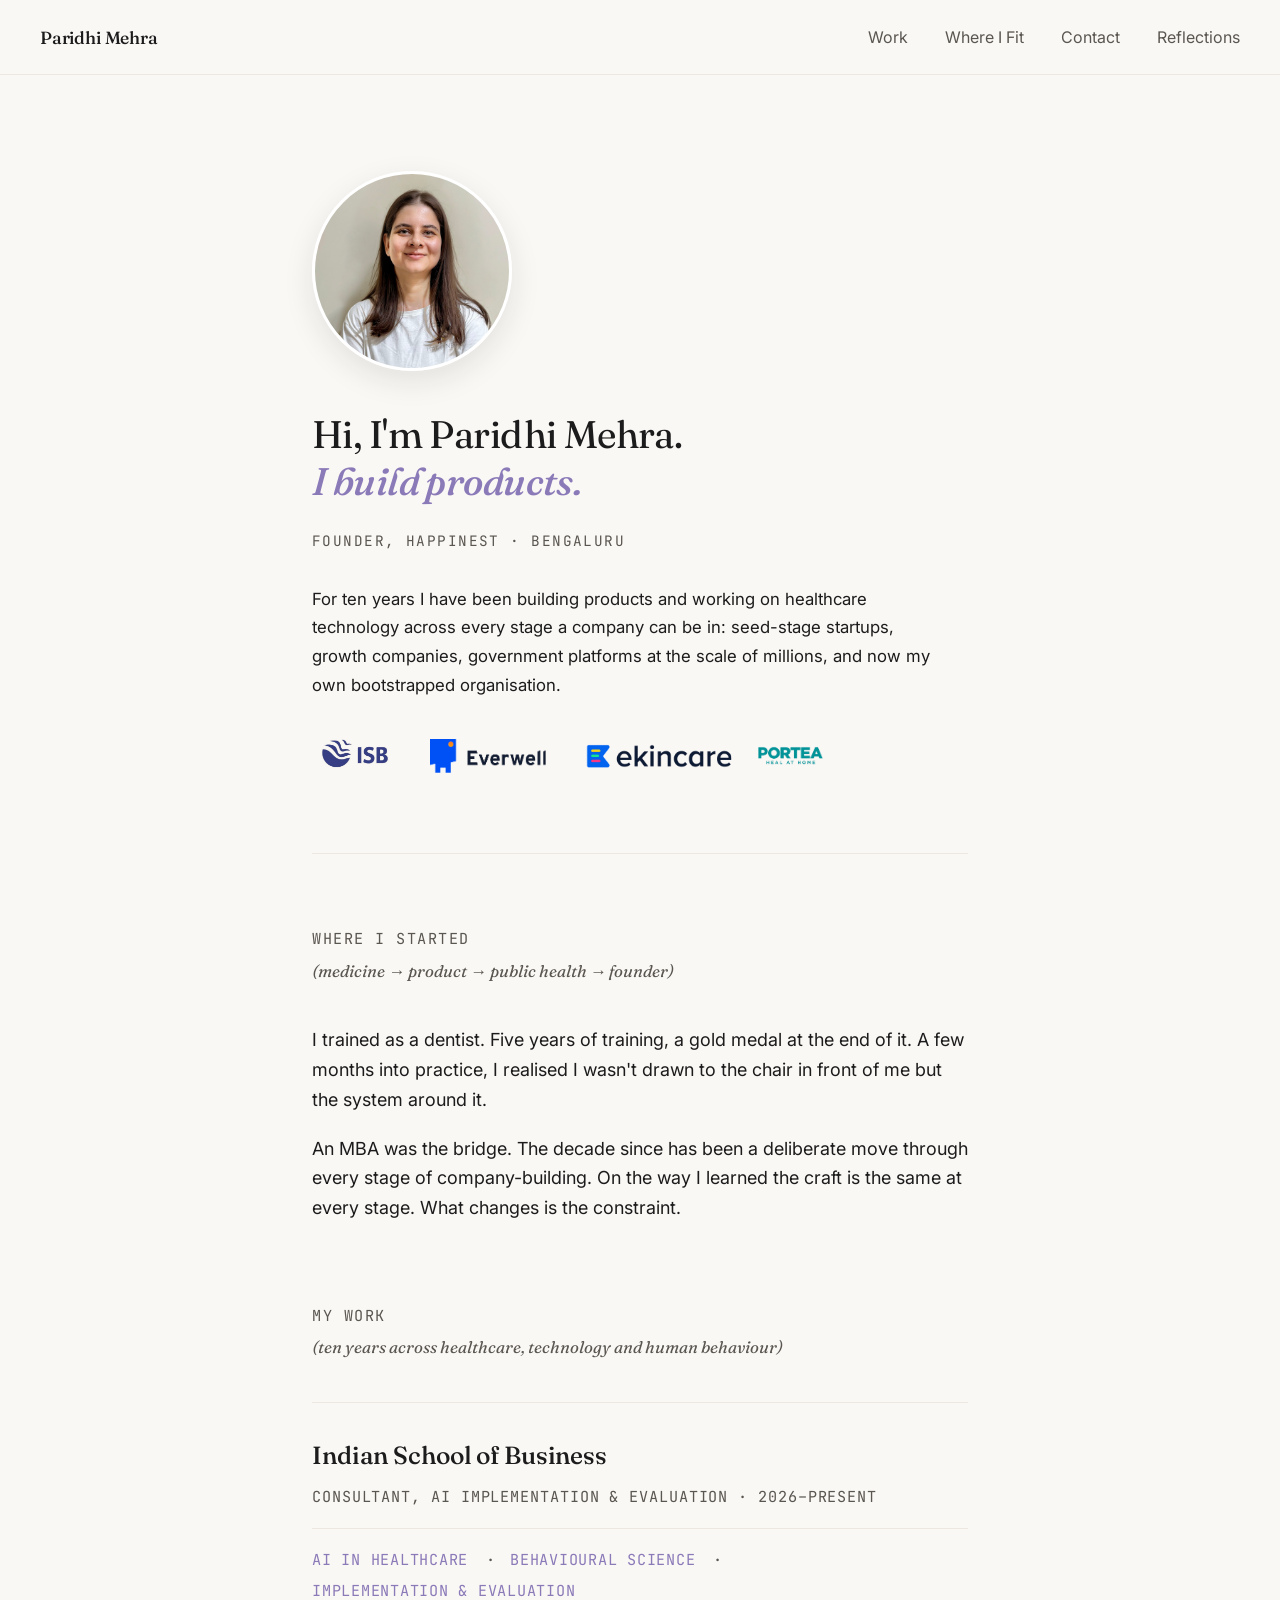
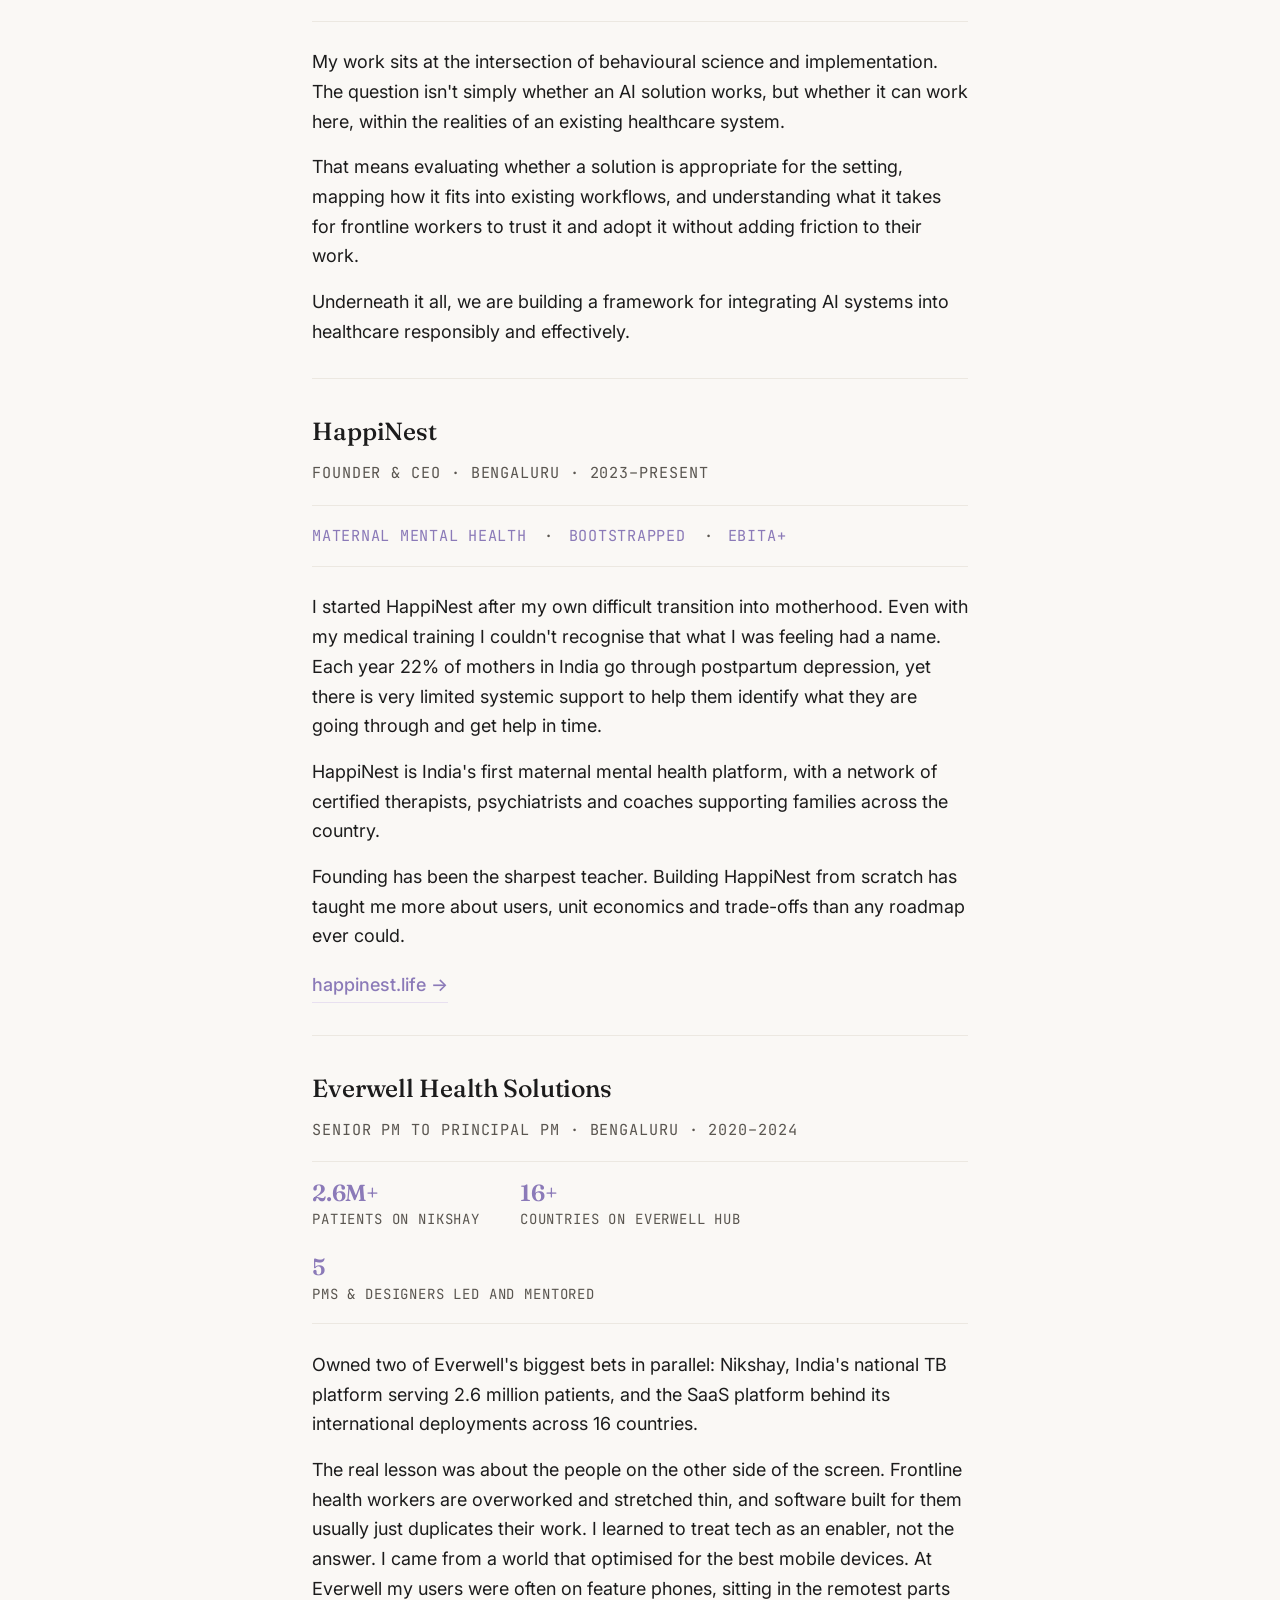
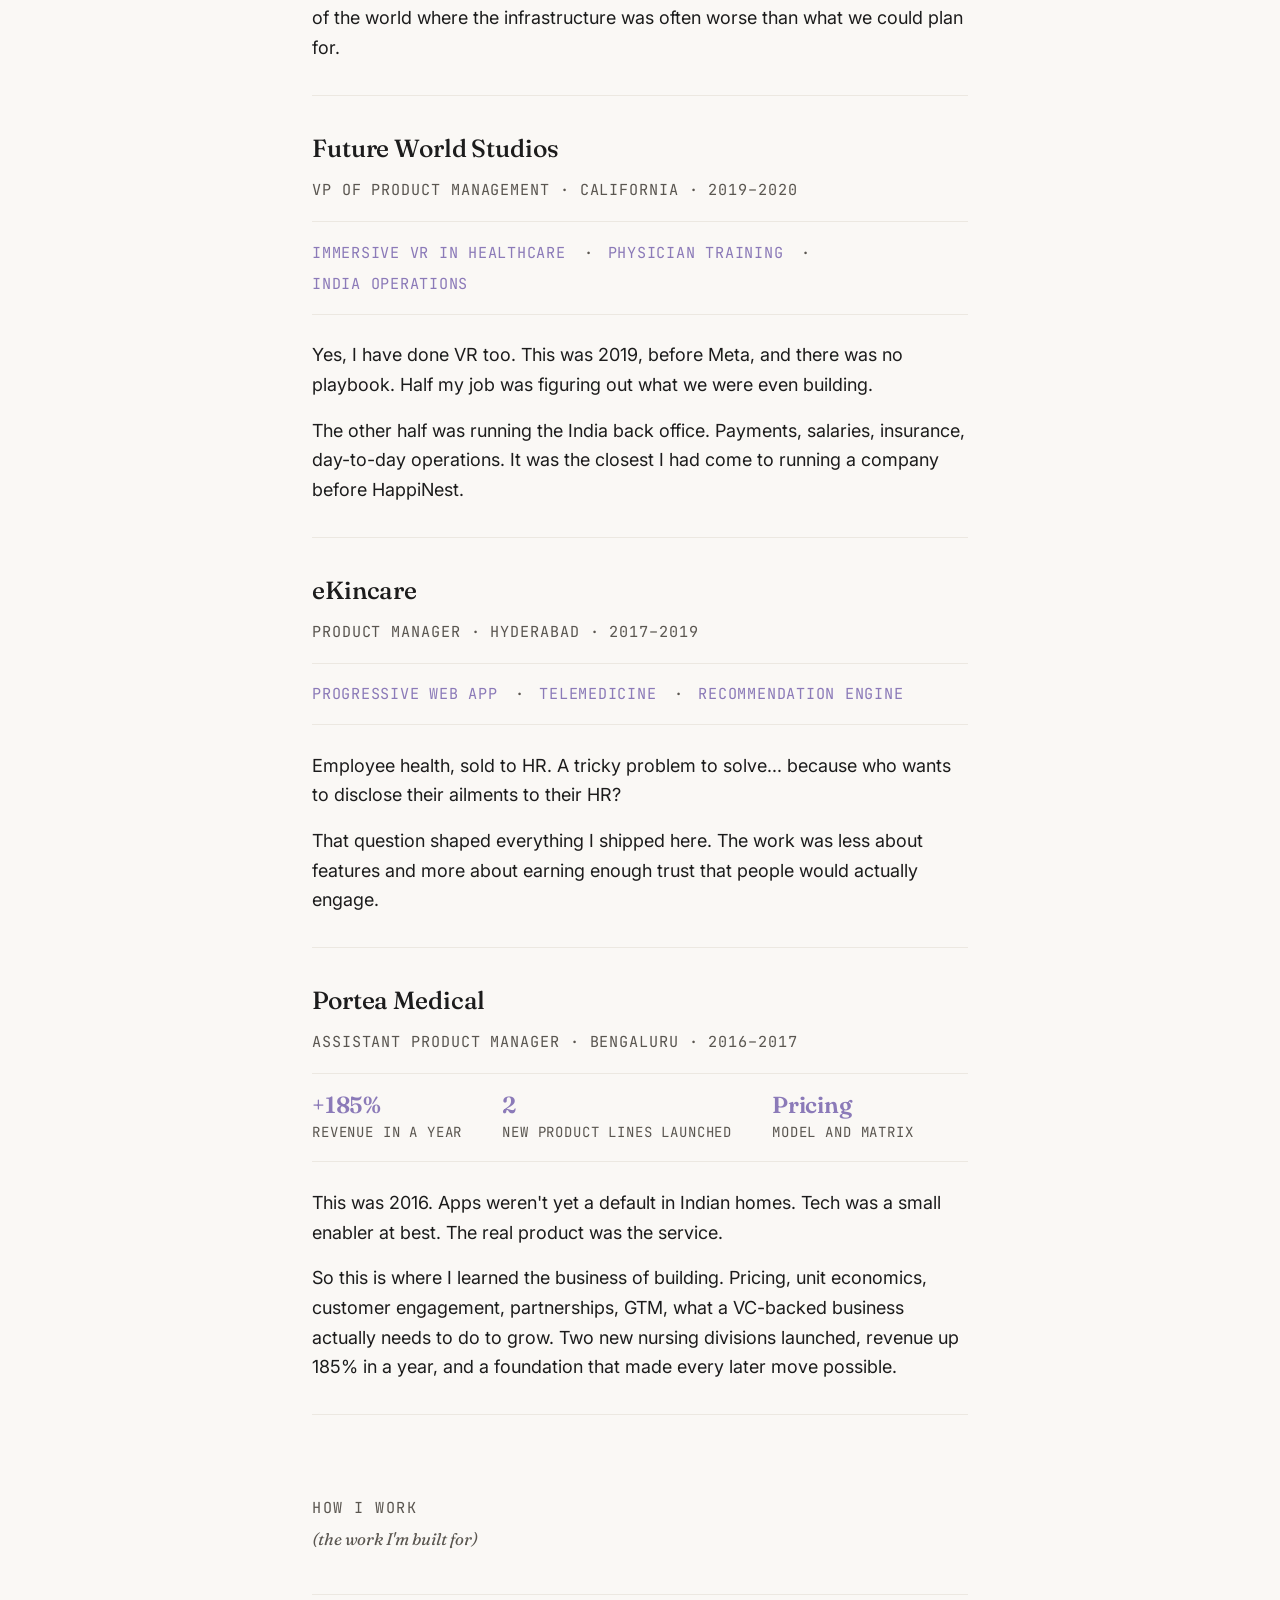
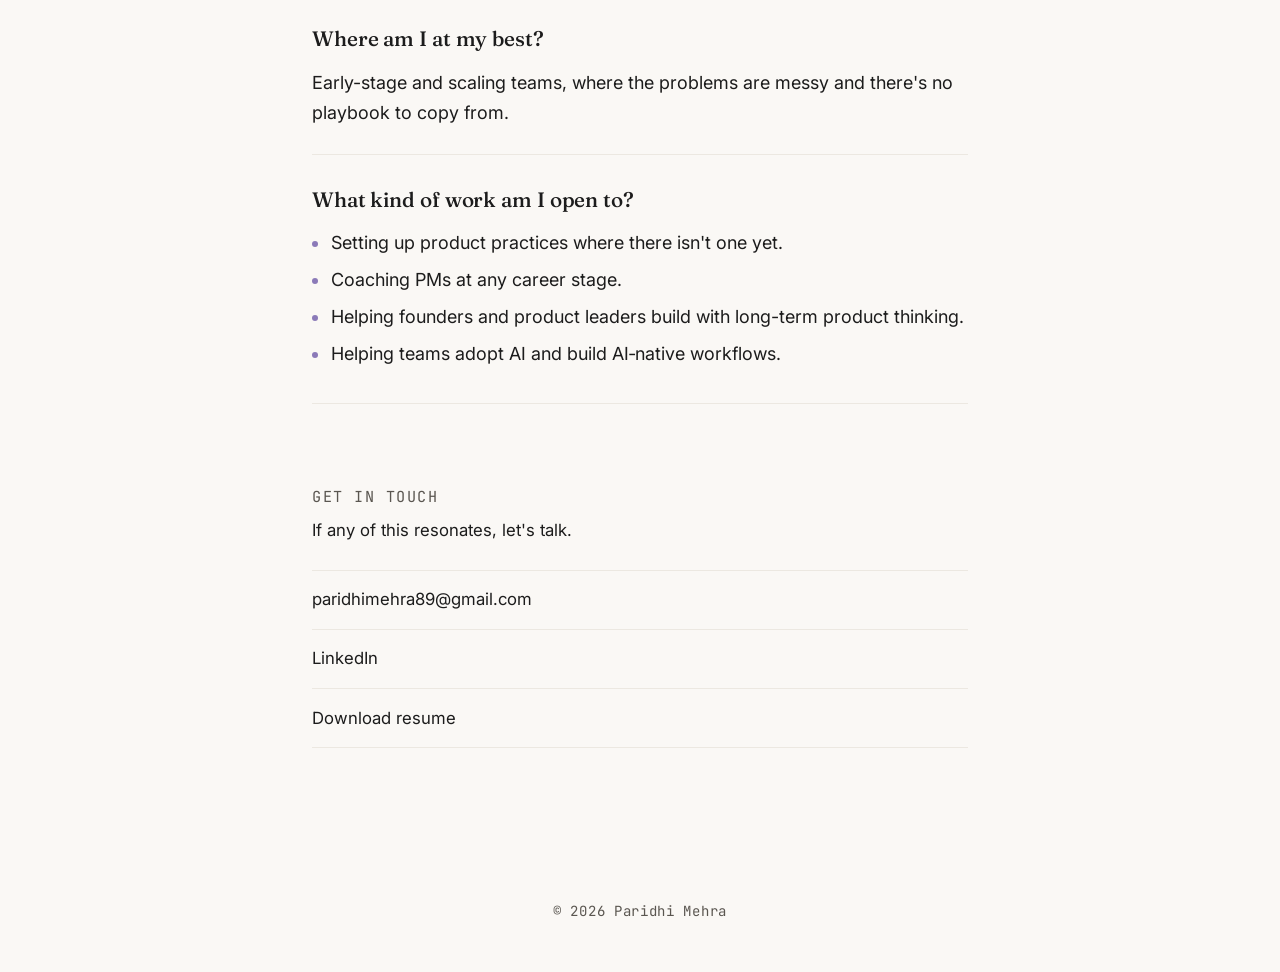
==== commit 45e66e4d: "Add Reflections section with Working with AI pieces - New Reflections section: Working with AI theme" ====
--- a/index.html
+++ b/index.html
@@ -32,7 +32,7 @@
   <link rel="preconnect" href="https://fonts.gstatic.com" crossorigin>
   <link href="https://fonts.googleapis.com/css2?family=Fraunces:ital,wght@0,400;0,500;0,600;1,400&family=Inter:wght@400;500;600&family=JetBrains+Mono:wght@500&display=swap" rel="stylesheet">
 
-  <link rel="stylesheet" href="style.css" />
+  <link rel="stylesheet" href="style.css?v=7" />
 
   <!-- Schema.org structured data. Tells Google this is a Person. -->
   <script type="application/ld+json">
@@ -74,10 +74,12 @@
 
   <nav class="topnav">
     <a href="#top" class="brand">Paridhi Mehra</a>
+    <button class="menu-btn" type="button" aria-label="Menu" aria-expanded="false"><span class="bar"></span></button>
     <div class="navlinks">
       <a href="#built">Work</a>
-      <a href="#now">HappiNest</a>
+      <a href="#how">Where I Fit</a>
       <a href="#contact">Contact</a>
+      <a href="reflections/index.html">Reflections</a>
     </div>
   </nav>
 
@@ -126,6 +128,20 @@
       </article>
 
       <article class="case">
+        <h2>HappiNest</h2>
+        <p class="case-meta">Founder &amp; CEO · Bengaluru · 2023–present</p>
+        <div class="case-tags">
+          <span>Maternal mental health</span>
+          <span>Bootstrapped</span>
+          <span>EBITA+</span>
+        </div>
+        <p>I started HappiNest after my own difficult transition into motherhood. Even with my medical training I couldn't recognise that what I was feeling had a name. Each year 22% of mothers in India go through postpartum depression, yet there is very limited systemic support to help them identify what they are going through and get help in time.</p>
+        <p>HappiNest is India's first maternal mental health platform, with a network of certified therapists, psychiatrists and coaches supporting families across the country.</p>
+        <p>Founding has been the sharpest teacher. Building HappiNest from scratch has taught me more about users, unit economics and trade-offs than any roadmap ever could.</p>
+        <a href="https://www.happinest.life/" class="link-out" target="_blank" rel="noopener">happinest.life →</a>
+      </article>
+
+      <article class="case">
         <h2>Everwell Health Solutions</h2>
         <p class="case-meta">Senior PM to Principal PM · Bengaluru · 2020–2024</p>
         <div class="case-stats">
@@ -174,19 +190,6 @@
       </article>
     </section>
 
-    <section class="block" id="now">
-      <p class="section-label">What I'm Building Now</p>
-      <p class="section-sublabel"><em>(my own bet)</em></p>
-
-      <article class="case case-now">
-        <h2>HappiNest, maternal mental wellbeing</h2>
-        <p class="case-meta">Founder &amp; CEO · 2023–present · Bootstrapped, EBITA+</p>
-        <p>I started HappiNest after my own struggle with postpartum. Even with my medical training I couldn't recognise that what I was feeling had a name. The gap in maternal mental health isn't medication or information. It is a place to be heard, and a person to help you make sense of what you are feeling before you can name it yourself.</p>
-        <p>That is what HappiNest is. India's first maternal mental health platform, with a network of certified therapists, psychiatrists and coaches supporting families across the country.</p>
-        <p>Founding has been the sharpest teacher I have had. Building HappiNest from scratch has taught me more about users, unit economics and trade-offs than any roadmap ever could.</p>
-        <a href="https://www.happinest.life/" class="link-out" target="_blank" rel="noopener">happinest.life →</a>
-      </article>
-    </section>
 
     <section class="block" id="how">
       <p class="section-label">How I Work</p>
@@ -199,7 +202,12 @@
 
       <div class="qa">
         <h3>What kind of work am I open to?</h3>
-        <p>Setting up product practices where there isn't one yet. Coaching PMs at any career stage. Helping founders and product leaders build with long-term product thinking.</p>
+        <ul class="qa-list">
+          <li>Setting up product practices where there isn't one yet.</li>
+          <li>Coaching PMs at any career stage.</li>
+          <li>Helping founders and product leaders build with long-term product thinking.</li>
+          <li>Helping teams adopt AI and build AI&#8209;native workflows.</li>
+        </ul>
       </div>
     </section>
 
@@ -219,5 +227,6 @@
     <p>© 2026 Paridhi Mehra</p>
   </footer>
 
+  <script src="nav.js"></script>
 </body>
 </html>
--- a/style.css
+++ b/style.css
@@ -264,6 +264,25 @@
   letter-spacing: -0.005em;
 }
 
+.qa-list {
+  list-style: none;
+}
+.qa-list li {
+  position: relative;
+  padding-left: 1.2rem;
+  margin-bottom: 0.45rem;
+}
+.qa-list li::before {
+  content: "";
+  position: absolute;
+  left: 0;
+  top: 0.72em;
+  width: 6px;
+  height: 6px;
+  border-radius: 50%;
+  background: var(--accent);
+}
+
 .qa p em {
   color: var(--accent);
   font-style: italic;
@@ -334,3 +353,58 @@
   .block { margin-bottom: 3.5rem; }
   .case-now { padding: 1.5rem 1rem; }
 }
+
+/* ---- Readability pass: nothing below ~14px, darker grey ---- */
+:root { --muted: #5a5650; }
+.section-label { font-size: 0.875rem; letter-spacing: 0.1em; }
+.hero-role { font-size: 0.9rem; }
+.case-meta { font-size: 0.875rem; letter-spacing: 0.06em; }
+.case-tags span { font-size: 0.875rem; letter-spacing: 0.05em; }
+.stat-label { font-size: 0.8rem; letter-spacing: 0.06em; }
+.stat-num { font-size: 1.45rem; }
+.section-sublabel { font-size: 1.05rem; }
+footer { font-size: 0.875rem; }
+.navlinks a { font-size: 1rem; }
+@media (max-width: 640px) { .navlinks a { font-size: 0.92rem; } }
+.case-meta, .case-tags span { font-size: 0.95rem; }
+.stat-label { font-size: 0.875rem; }
+.section-label { font-size: 0.95rem; }
+
+/* Phone nav: name on top, links in one row underneath */
+@media (max-width: 640px) {
+  .topnav { flex-direction: column; align-items: flex-start; gap: 0.45rem; padding: 0.8rem 1.1rem 0.7rem; }
+  .navlinks { display: flex; gap: 1.1rem; }
+  .navlinks a { margin-left: 0; font-size: 0.92rem; white-space: nowrap; }
+}
+
+/* Jump links land below the sticky nav */
+.block { scroll-margin-top: 5.5rem; }
+@media (max-width: 640px) { .block { scroll-margin-top: 6.5rem; } }
+
+/* ---- Mobile hamburger menu (replaces the stacked phone nav) ---- */
+.menu-btn { display: none; }
+@media (max-width: 640px) {
+  .topnav { flex-direction: row; align-items: center; gap: 0; padding: 0.9rem 1.1rem; flex-wrap: wrap; }
+  .menu-btn {
+    display: inline-flex; align-items: center; justify-content: center;
+    width: 40px; height: 40px; margin-right: -8px;
+    background: none; border: none; cursor: pointer; color: var(--text);
+  }
+  .menu-btn .bar { display: block; width: 20px; height: 2px; background: currentColor; border-radius: 2px; position: relative; transition: background 0.2s; }
+  .menu-btn .bar::before, .menu-btn .bar::after {
+    content: ""; position: absolute; left: 0; width: 20px; height: 2px; background: currentColor; border-radius: 2px; transition: transform 0.2s, top 0.2s;
+  }
+  .menu-btn .bar::before { top: -6px; }
+  .menu-btn .bar::after { top: 6px; }
+  .topnav.open .menu-btn .bar { background: transparent; }
+  .topnav.open .menu-btn .bar::before { top: 0; transform: rotate(45deg); }
+  .topnav.open .menu-btn .bar::after { top: 0; transform: rotate(-45deg); }
+
+  .navlinks { display: none; flex-basis: 100%; flex-direction: column; gap: 0; margin-top: 0.6rem; }
+  .topnav.open .navlinks { display: flex; }
+  .navlinks a {
+    margin-left: 0; font-size: 1.05rem; color: var(--text);
+    padding: 0.85rem 0; border-top: 1px solid var(--border);
+  }
+  .block { scroll-margin-top: 5rem; }
+}
